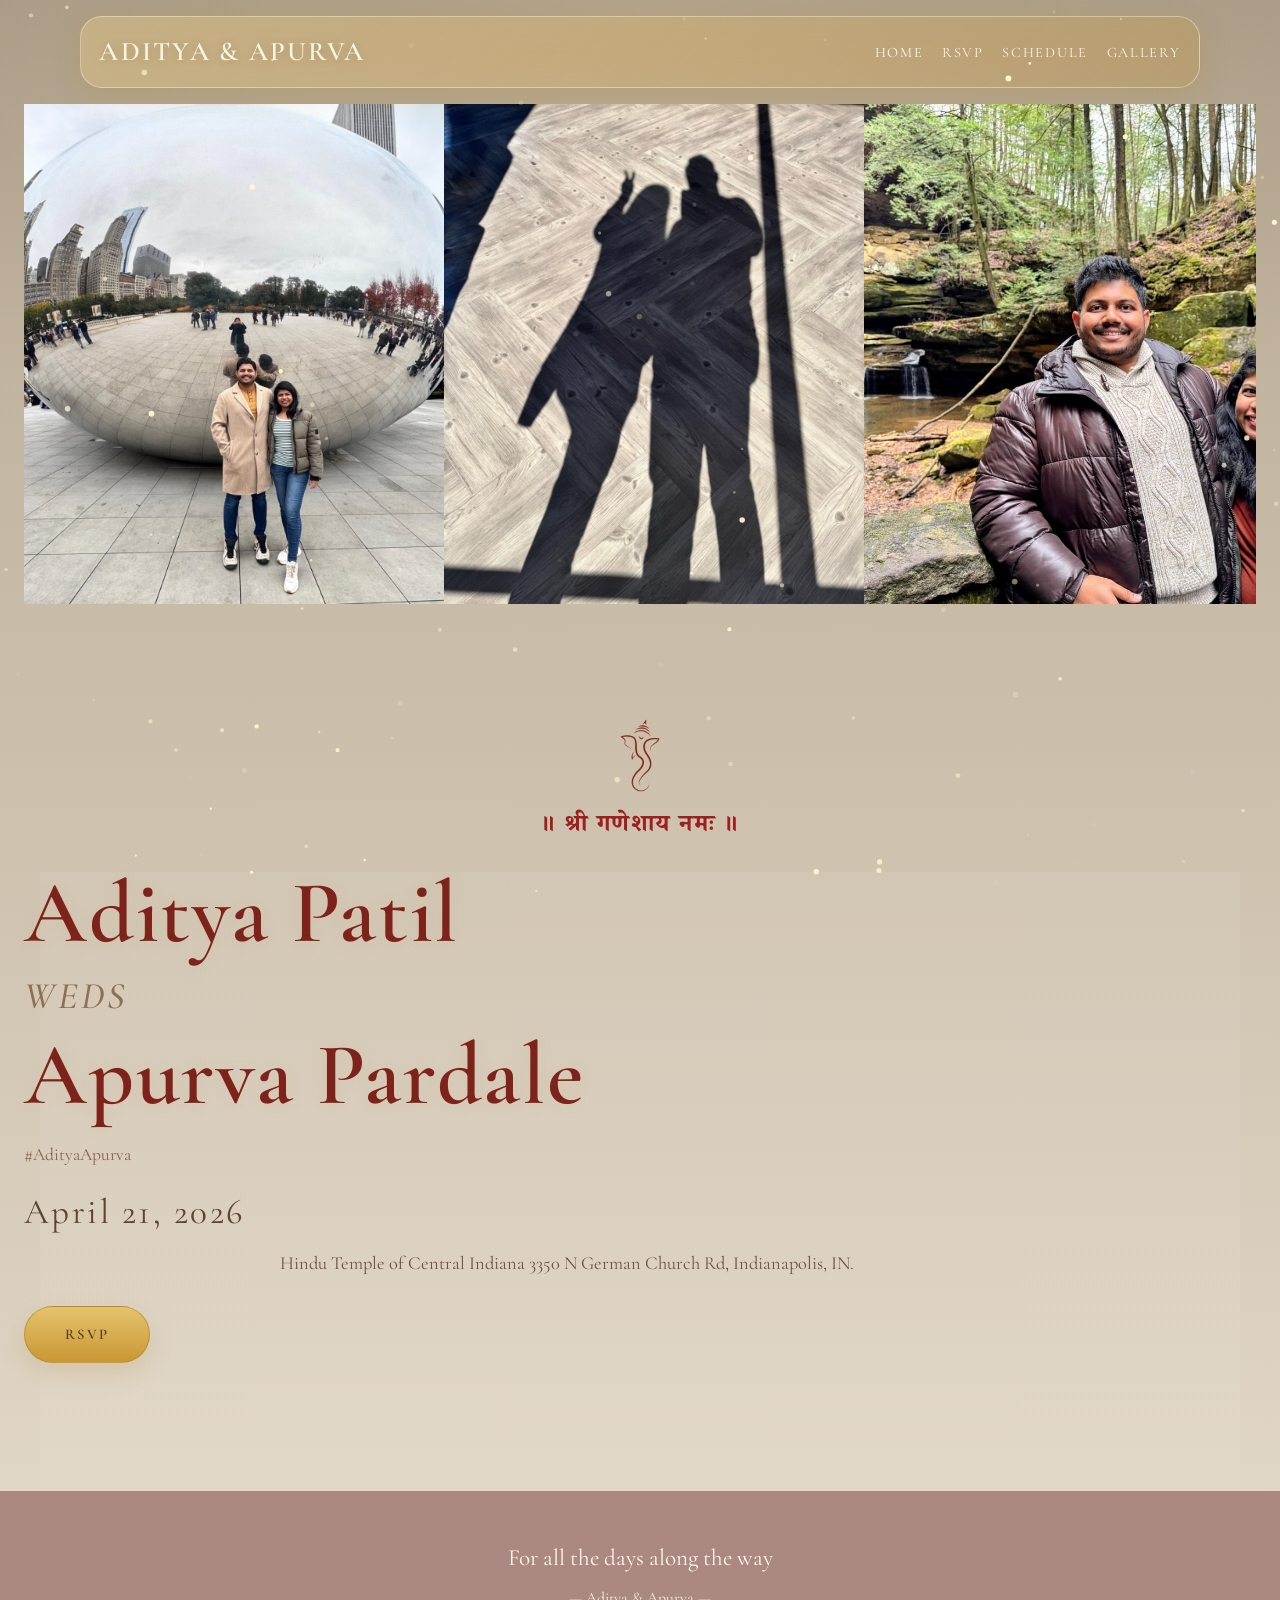
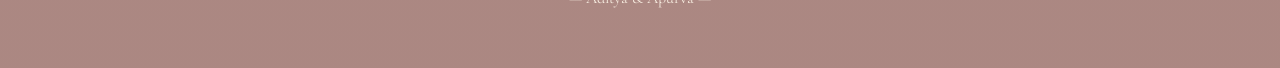
==== index.html @ 8dd87b4b "Update stylesheet link to redesigned-wedding.css" ====
<!doctype html>
<html lang="en">
  <head>
    <meta charset="UTF-8" />
    <meta name="viewport" content="width=device-width, initial-scale=1.0" />
    <title>Aditya & Apurva | Wedding</title>
    <link rel="preconnect" href="https://fonts.googleapis.com" />
    <link rel="preconnect" href="https://fonts.gstatic.com" crossorigin />
    <link
      href="https://fonts.googleapis.com/css2?family=Cormorant+Garamond:ital,wght@0,400;0,500;0,600;1,400&family=Montserrat:wght@300;400;500&display=swap"
      rel="stylesheet"
    />
    <link
      href="https://fonts.googleapis.com/css2?family=Cinzel:wght@400;500;600&family=Playfair+Display:wght@400;500&family=Noto+Serif+Devanagari:wght@400;500&display=swap"
      rel="stylesheet"
    />
    <link rel="stylesheet" href="redesigned-wedding.css" />
    <link href="https://fonts.googleapis.com/css2?family=Great+Vibes&family=Alex+Brush&family=Allura&family=Dancing+Script&family=Playfair+Display:wght@300;400;700&display=swap" rel="stylesheet">
  </head>
  <body>
    <canvas id="sparkleCanvas"></canvas>
    <div class="garland-top"></div>
    <!--<nav class="nav">
      <div class="nav-top">
        <div class="ganesh-blessing">श्री गणेशाय नमः</div>
        <a href="#" class="nav-logo">Aditya & Apurva</a>
      </div> -->
    <nav class="nav">
      <div class="nav-top">
        <a href="#" class="nav-logo">Aditya & Apurva</a>
      </div>
      <ul class="nav-links">
        <li><a href="index.html" class="nav-current">Home</a></li>
        <li><a href="rsvp.html">RSVP</a></li>
        <li><a href="schedule.html">Schedule</a></li>
        <li><a href="gallery.html">Gallery</a></li>
        <!--<li><a href="travel.html">Travel</a></li>
        <li><a href="things-to-do.html">Things To Do</a></li>-->
      </ul>
      <button class="nav-toggle" aria-label="Menu">
        <span></span>
        <span></span>
        <span></span>
      </button>
    </nav>

    <section class="hero">
      <div class="hero-bg"></div>
      <div class="hero-marquee">
        <div class="hero-marquee-track">
          <img src="image-1.jpeg" alt="Aditya & Apurva" />
          <img src="image-2.jpeg" alt="Aditya & Apurva" />
          <img src="image-3.jpeg" alt="Aditya & Apurva" />
          <img src="image-4.jpeg" alt="Aditya & Apurva" />
          <img src="image-5.jpeg" alt="Aditya & Apurva" />
          <img src="image-1.jpeg" alt="Aditya & Apurva" />
          <img src="image-2.jpeg" alt="Aditya & Apurva" />
          <img src="image-3.jpeg" alt="Aditya & Apurva" />
          <img src="image-4.jpeg" alt="Aditya & Apurva" />
          <img src="image-5.jpeg" alt="Aditya & Apurva" />
        </div>
      </div>
      <!-- <div class="floral-corner floral-top-right" aria-hidden="true"></div> -->
      <!-- <div class="floral-corner floral-bottom-left" aria-hidden="true"></div> -->
      <div class="hero-main">
        <img src="elephant.png" class="hero-elephant-left">
        <img src="elephant.png" class="hero-elephant-right">
        <!-- <img
          src="bgimgright.jpeg"
          class="hero-top-right-img"
          alt="Floral Decoration"
        />
        <img
          src="bgimgleft.jpeg"
          class="hero-left-img"
          alt="Floral Decoration"
        /> -->
        <div class="hero-ganpati">
          <img src="ganpati-outline.png" alt="Lord Ganesha">
        </div>
         <!-- Shree Ganeshaya Namah below -->
        <div class="ganesh-blessing">श्री गणेशाय नमः</div>
        <div class="hero-content">
          <h2 class="hero-name-first">Aditya Patil</h2>
          <p class="hero-and">WEDS</p>
          <h2 class="hero-name-second">Apurva Pardale</h2>
          <p class="hero-hashtag">#AdityaApurva</p>
          <p class="hero-date">April 21, 2026</p>
          <p class="hero-location">
            Hindu Temple of Central Indiana 
            3350 N German Church Rd, Indianapolis, IN.
          </p>
          <a href="rsvp.html" class="hero-rsvp-btn">RSVP</a>
        </div>
        <p class="hero-tagline"></p>
      </div>
    </section>

    <footer class="footer">
      <p>For all the days along the way</p>
      <p class="footer-note">— Aditya & Apurva —</p>
    </footer>

    <script src="script.js"></script>
    <div class="petals-container"></div>

<!-- Scripts -->
    <script>
      const container = document.querySelector('.petals-container');
      const totalPetals = 20; // number of petals
    
      for (let i = 0; i < totalPetals; i++) {
        const petal = document.createElement('div');
        petal.classList.add('petal');
    
        // Random starting position
        petal.style.left = Math.random() * 100 + 'vw';
        petal.style.animationDuration = (5 + Math.random() * 5) + 's'; // random speed
        petal.style.opacity = 0.6 + Math.random() * 0.4; // random opacity
        petal.style.width = petal.style.height = (10 + Math.random() * 10) + 'px';
    
        container.appendChild(petal);
      }
    </script>
  </body>
</html>
---- redesigned-wedding.css ----
/* Redesigned Wedding Website CSS - Aditya and Apurva */
:root {
  --bg-ivory: #f8f1e6;
  --bg-soft: #f4ead8;
  --text-deep: #5f4330;
  --text-muted: #7a5b45;
  --gold: #d7b25f;
  --gold-deep: #b9892f;
  --gold-soft: rgba(214, 179, 99, 0.2);
  --gold-frost: rgba(215, 178, 95, 0.26);
  --gold-frost-border: rgba(255, 238, 192, 0.48);
  --red-blessing: #9d1f1f;
  --shadow-soft: 0 12px 34px rgba(89, 59, 24, 0.12);
  --shadow-gold: 0 8px 28px rgba(172, 126, 35, 0.18);

  --font-display: "Cormorant Garamond", "Playfair Display", Georgia, serif;
  --font-body: "Cormorant Garamond", "Noto Serif", serif;
  --font-devanagari: "Noto Serif Devanagari", serif;
}

* {
  margin: 0;
  padding: 0;
  box-sizing: border-box;
}

html {
  scroll-behavior: smooth;
}

body {
  font-family: var(--font-body);
  color: var(--text-deep);
  background: var(--bg-ivory);
  line-height: 1.65;
  overflow-x: hidden;
}

a {
  color: inherit;
}

img {
  max-width: 100%;
  display: block;
}

/* ---------- Top Navigation ---------- */
.nav {
  position: fixed;
  top: 1rem;
  left: 50%;
  transform: translateX(-50%);
  width: min(94%, 1120px);
  z-index: 1000;
  display: flex;
  align-items: center;
  justify-content: space-between;
  gap: 1rem;
  padding: 0.8rem 1.15rem;
  border-radius: 22px;
  background: linear-gradient(
    135deg,
    rgba(236, 207, 145, 0.34),
    rgba(191, 145, 53, 0.2)
  );
  backdrop-filter: blur(14px) saturate(140%);
  -webkit-backdrop-filter: blur(14px) saturate(140%);
  border: 1px solid var(--gold-frost-border);
  box-shadow: var(--shadow-gold);
}

.garland-top {
  display: none;
}

.nav-logo {
  font-family: var(--font-display);
  font-size: clamp(1.35rem, 2.1vw, 2rem);
  font-weight: 600;
  letter-spacing: 0.08em;
  text-transform: uppercase;
  color: #fbf4df;
  text-decoration: none;
  white-space: nowrap;
  text-shadow: 0 1px 10px rgba(82, 53, 15, 0.22);
}

.nav-links {
  display: flex;
  align-items: center;
  list-style: none;
  gap: 1.15rem;
}

.nav-links a {
  font-size: 0.9rem;
  letter-spacing: 0.12em;
  text-transform: uppercase;
  text-decoration: none;
  color: rgba(255, 249, 235, 0.95);
  transition: opacity 0.2s ease, color 0.2s ease;
}

.nav-links a:hover,
.nav-links a.nav-current {
  color: #fffaf0;
  opacity: 1;
}

.nav-toggle {
  display: none;
  appearance: none;
  background: transparent;
  border: 0;
  padding: 0.25rem;
  cursor: pointer;
  align-items: center;
  justify-content: center;
  width: 38px;
  height: 38px;
  border-radius: 999px;
}

.nav-toggle span {
  display: block;
  width: 18px;
  height: 1.5px;
  background: rgba(255, 247, 229, 0.95);
  border-radius: 999px;
  margin: 2.6px 0;
}

/* ---------- Hero ---------- */
.hero {
  min-height: 100vh;
  min-height: 100dvh;
  position: relative;
  display: flex;
  flex-direction: column;
  align-items: stretch;
  justify-content: flex-start;
  padding: 6.5rem 1.5rem 0;
  overflow: hidden;
  background: linear-gradient(
      rgba(118, 85, 27, 0.18),
      rgba(118, 85, 27, 0.08)
    ),
    radial-gradient(circle at top, rgba(255, 233, 185, 0.14), transparent 42%);
}

.hero-bg,
.hero::before {
  content: "";
  position: absolute;
  inset: 0;
  background: linear-gradient(
      rgba(61, 37, 8, 0.12),
      rgba(61, 37, 8, 0.04)
    ),
    url("F33FD70F-5D6E-4C3D-A297-163E1D21CEB3.jpeg") center 18% / cover no-repeat;
  z-index: -2;
}

.hero::after {
  content: "";
  position: absolute;
  inset: 0;
  background: linear-gradient(
    to bottom,
    rgba(14, 9, 2, 0.12),
    rgba(14, 9, 2, 0.02) 26%,
    rgba(14, 9, 2, 0)
  );
  z-index: -1;
}

.hero-marquee {
  width: 100%;
  height: 500px;
  overflow: hidden;
  z-index: 1;
  margin: 0 auto 0;
  border-radius: 0;
}

.hero-marquee-track {
  display: flex;
  gap: 0;
  animation: marquee 35s linear infinite;
  width: max-content;
  height: 100%;
}

.hero-marquee-track img {
  flex-shrink: 0;
  width: 420px;
  height: 500px;
  object-fit: cover;
}

@keyframes marquee {
  0% { transform: translateX(0); }
  100% { transform: translateX(-50%); }
}

.hero-main {
  position: relative;
  z-index: 2;
  width: 100%;
  background: transparent;
  padding: 0;
}

.hero-content {
  width: 100%;
  max-width: 100%;
}

.hero-top-right-img,
.hero-left-img,
.hero-elephant-left,
.hero-elephant-right {
  display: none;
}

/* ---------- Blessing + invitation block using image 1 ---------- */
.hero-main,
.hero-content {
  position: relative;
}

.hero-content::before {
  content: "";
  position: absolute;
  top: 0;
  left: 50%;
  transform: translateX(-50%);
  width: min(100%, 1200px);
  min-height: 1100px;
  height: 100%;
  background:
    linear-gradient(rgba(248, 241, 230, 0.08), rgba(248, 241, 230, 0.08)),
    url("AC6B450D-B6C1-425D-B211-85E3812089D6.jpeg") center top / cover no-repeat;
  z-index: -1;
}

.hero-ganpati {
  text-align: center;
  padding-top: clamp(4rem, 9vw, 7rem);
  margin-bottom: 0.75rem;
}

.hero-ganpati img {
  width: 80px;
  height: auto;
  margin: 0 auto 0.65rem;
  filter: invert(16%) sepia(78%) saturate(2300%) hue-rotate(-10deg) brightness(84%) contrast(96%);
}

.ganesh-blessing {
  position: relative;
  z-index: 3;
  font-family: var(--font-devanagari);
  font-size: clamp(1.1rem, 2vw, 1.5rem);
  font-weight: 700;
  letter-spacing: 0.06em;
  color: var(--red-blessing);
  text-align: center;
  margin: 0 0 1.5rem;
}

.ganesh-blessing::before,
.ganesh-blessing::after {
  content: "॥";
  margin: 0 0.45rem;
}

.hero-name-first,
.hero-name-second {
  font-family: var(--font-display);
  font-size: clamp(3rem, 7vw, 5.5rem);
  font-weight: 600;
  line-height: 0.95;
  letter-spacing: 0.02em;
  color: #7d231c;
  text-shadow: 0 2px 16px rgba(186, 149, 82, 0.12);
}

.hero-and {
  font-family: var(--font-display);
  font-size: clamp(1.65rem, 4vw, 2.35rem);
  font-style: italic;
  font-weight: 500;
  letter-spacing: 0.08em;
  color: #8d6f56;
  text-transform: none;
  margin: 0.6rem 0 0.45rem;
}

.hero-hashtag {
  font-size: 1.1rem;
  color: #86624a;
  margin: 1.4rem 0 0.85rem;
}

.hero-date {
  font-family: var(--font-display);
  font-size: clamp(1.6rem, 3vw, 2.2rem);
  letter-spacing: 0.07em;
  color: #5f4330;
  margin-bottom: 0.45rem;
}

.hero-location {
  max-width: 720px;
  margin: 0 auto 1.75rem;
  font-size: 1.15rem;
  color: #6d5140;
}

.hero-rsvp-btn {
  display: inline-flex;
  align-items: center;
  justify-content: center;
  padding: 0.95rem 2.5rem;
  border: 1px solid rgba(173, 127, 31, 0.55);
  border-radius: 999px;
  background: linear-gradient(180deg, #e4c36d, #c99735);
  color: #5d3917;
  text-decoration: none;
  text-transform: uppercase;
  letter-spacing: 0.16em;
  font-size: 0.92rem;
  font-weight: 600;
  box-shadow: 0 10px 24px rgba(168, 121, 31, 0.18);
  transition: transform 0.2s ease, box-shadow 0.2s ease;
}

.hero-rsvp-btn:hover {
  transform: translateY(-1px);
  box-shadow: 0 14px 28px rgba(168, 121, 31, 0.22);
}

.hero-tagline {
  margin-top: 2rem;
  padding-bottom: 6rem;
  font-family: var(--font-display);
  font-size: clamp(1rem, 2vw, 1.15rem);
  font-style: italic;
  color: rgba(96, 67, 48, 0.9);
}

/* ---------- Shared pages using image 2 ---------- */
.page-content {
  position: relative;
  min-height: 100vh;
  width: 100%;
  padding-top: 7rem;
  overflow-x: hidden;
}

.page-content::before {
  content: "";
  position: fixed;
  inset: 0;
  background:
    linear-gradient(rgba(249, 239, 214, 0.52), rgba(249, 239, 214, 0.6)),
    url("F33FD70F-5D6E-4C3D-A297-163E1D21CEB3.jpeg") center 24% / cover no-repeat;
  z-index: -2;
}

.section,
.schedule-section,
.gallery-section,
.travel-section,
.things-section,
.rsvp-section {
  position: relative;
  max-width: 960px;
  width: min(92%, 960px);
  margin: 0 auto;
  padding: 4.5rem 1.5rem;
  background: transparent;
}

.section-title {
  font-family: var(--font-display);
  font-size: clamp(2.35rem, 4vw, 3.25rem);
  font-weight: 600;
  text-align: center;
  letter-spacing: 0.02em;
  color: #593924;
  margin-bottom: 2rem;
  border: 0;
}

/* ---------- Schedule ---------- */
.schedule-content {
  display: grid;
  grid-template-columns: repeat(2, minmax(240px, 1fr));
  gap: 3.25rem 2rem;
  align-items: start;
}

.schedule-item {
  background: transparent;
  border: 0;
  text-align: center;
  padding: 0;
}

.schedule-item h3 {
  font-family: var(--font-display);
  font-size: clamp(2rem, 4vw, 2.8rem);
  font-weight: 600;
  color: #5a3727;
  margin-bottom: 0.4rem;
}

.schedule-time {
  font-family: var(--font-display);
  font-size: 1.25rem;
  font-weight: 600;
  color: #9b6b25;
  letter-spacing: 0.03em;
  margin-bottom: 0.6rem;
}

.schedule-desc {
  max-width: 34ch;
  margin: 0 auto;
  font-size: 1.12rem;
  color: #735543;
}

/* ---------- Gallery ---------- */
.gallery-placeholder p,
.travel-content p,
.things-content p,
.rsvp-subtitle {
  text-align: center;
  color: #775946;
  font-size: 1.1rem;
  margin-bottom: 2rem;
}

.gallery-grid {
  display: grid;
  grid-template-columns: repeat(2, minmax(0, 1fr));
  gap: 1.2rem;
  max-width: 760px;
  margin: 0 auto;
}

.gallery-item {
  aspect-ratio: 0.85;
  overflow: hidden;
  border-radius: 18px;
  background: rgba(255, 255, 255, 0.14);
  box-shadow: var(--shadow-soft);
}

.gallery-item img {
  width: 100%;
  height: 100%;
  object-fit: cover;
}

/* ---------- Forms ---------- */
.rsvp-form {
  max-width: 620px;
  margin: 0 auto;
  background: rgba(255, 250, 240, 0.22);
  border: 1px solid rgba(207, 177, 122, 0.18);
  backdrop-filter: blur(10px);
  -webkit-backdrop-filter: blur(10px);
  border-radius: 24px;
  padding: 1.5rem;
}

.form-row {
  display: grid;
  grid-template-columns: repeat(2, minmax(0, 1fr));
  gap: 1.25rem;
}

.form-group {
  margin-bottom: 1.15rem;
}

.form-group label {
  display: block;
  margin-bottom: 0.5rem;
  color: #5e4031;
  font-size: 0.98rem;
  font-weight: 600;
}

.form-group input,
.form-group select,
.form-group textarea {
  width: 100%;
  padding: 0.9rem 1rem;
  border-radius: 14px;
  border: 1px solid rgba(169, 129, 57, 0.2);
  background: rgba(255, 252, 247, 0.78);
  font-family: var(--font-body);
  font-size: 1rem;
  color: var(--text-deep);
}

.form-group input:focus,
.form-group select:focus,
.form-group textarea:focus {
  outline: none;
  border-color: rgba(174, 130, 45, 0.5);
  box-shadow: 0 0 0 3px rgba(215, 178, 95, 0.14);
}

.form-group textarea {
  min-height: 110px;
  resize: vertical;
}

.rsvp-button {
  width: 100%;
  padding: 0.95rem 1.5rem;
  border: 0;
  border-radius: 999px;
  background: linear-gradient(180deg, #e4c36d, #c99735);
  color: #5d3917;
  font-size: 0.98rem;
  font-weight: 700;
  letter-spacing: 0.14em;
  text-transform: uppercase;
  cursor: pointer;
}

.rsvp-success {
  text-align: center;
  max-width: 460px;
  margin: 0 auto;
  padding: 2rem 1rem;
}

.rsvp-success.hidden,
.hidden {
  display: none !important;
}

.success-icon {
  width: 68px;
  height: 68px;
  margin: 0 auto 1rem;
  border-radius: 50%;
  display: flex;
  align-items: center;
  justify-content: center;
  background: linear-gradient(180deg, #e4c36d, #c99735);
  color: #5d3917;
  font-size: 1.8rem;
  font-weight: 700;
}

.rsvp-success h3 {
  font-family: var(--font-display);
  font-size: 2rem;
  color: #5a3727;
  margin-bottom: 0.5rem;
}

.rsvp-success p {
  color: #725441;
}

/* ---------- Footer ---------- */
.footer {
  text-align: center;
  padding: 3rem 1.5rem 3.5rem;
  color: #fff7ea;
  background:
    linear-gradient(rgba(95, 31, 31, 0.5), rgba(95, 31, 31, 0.5)),
    url("F33FD70F-5D6E-4C3D-A297-163E1D21CEB3.jpeg") center 25% / cover no-repeat;
}

.footer p {
  font-family: var(--font-display);
  font-size: 1.45rem;
}

.footer-note {
  margin-top: 0.5rem;
  font-size: 1rem !important;
  opacity: 0.9;
}

/* ---------- Decorative effects ---------- */
.petal {
  position: fixed;
  top: -20px;
  width: 12px;
  height: 18px;
  background: radial-gradient(circle at 50% 30%, #f5c6c6, #f0a5a5);
  border-radius: 50%;
  pointer-events: none;
  z-index: 5000;
  opacity: 0.7;
  animation: petalFall linear infinite;
}

.petal:nth-child(odd) {
  width: 10px;
  height: 15px;
  opacity: 0.6;
  animation-duration: 6s;
}

.petal:nth-child(even) {
  width: 14px;
  height: 20px;
  opacity: 0.8;
  animation-duration: 8s;
}

.petal:nth-child(3n) {
  width: 13px;
  height: 18px;
  opacity: 0.65;
  animation-duration: 7s;
}

@keyframes petalFall {
  0% {
    transform: translateX(0) translateY(0) rotate(0deg);
    opacity: 0.7;
  }
  25% {
    transform: translateX(12px) translateY(25vh) rotate(45deg);
  }
  50% {
    transform: translateX(-12px) translateY(50vh) rotate(90deg);
  }
  75% {
    transform: translateX(8px) translateY(75vh) rotate(135deg);
  }
  100% {
    transform: translateX(0) translateY(110vh) rotate(180deg);
    opacity: 0;
  }
}

.petal:nth-child(4n) { background: radial-gradient(circle at 50% 30%, #f8b7b7, #f2a6a6); }
.petal:nth-child(5n) { background: radial-gradient(circle at 50% 30%, #f9c2c2, #f5a5a5); }

#sparkleCanvas {
  position: fixed;
  inset: 0;
  width: 100%;
  height: 100%;
  pointer-events: none;
  z-index: 9999;
}

/* ---------- Responsive ---------- */
@media (max-width: 900px) {
  .schedule-content {
    grid-template-columns: 1fr;
  }

  .gallery-grid {
    max-width: 540px;
  }
}

@media (max-width: 768px) {
  .nav {
    top: 0.7rem;
    padding: 0.72rem 0.95rem;
  }

  .nav-logo {
    font-size: 1.1rem;
    letter-spacing: 0.08em;
  }

  .nav-toggle {
    display: inline-flex;
  }

  .nav-links {
    display: none;
    position: absolute;
    top: calc(100% + 0.55rem);
    left: 0;
    right: 0;
    flex-direction: column;
    gap: 0.75rem;
    padding: 1rem;
    border-radius: 18px;
    background: linear-gradient(
      135deg,
      rgba(236, 207, 145, 0.88),
      rgba(191, 145, 53, 0.68)
    );
    backdrop-filter: blur(14px);
    -webkit-backdrop-filter: blur(14px);
    border: 1px solid rgba(255, 238, 192, 0.42);
  }

  .nav-links.open {
    display: flex;
  }

  .nav-links a {
    color: #fff8ea;
  }

  .hero {
    padding-top: 5.3rem;
  }

  .hero-marquee {
    height: 210px;
  }

  .hero-marquee-track img {
    width: 300px;
    height: 210px;
  }

  .hero-content::before {
    width: 100%;
    min-height: 980px;
    background-position: center top;
  }

  .hero-ganpati {
    padding-top: 3.3rem;
  }

  .page-content {
    padding-top: 5.8rem;
  }

  .section,
  .schedule-section,
  .gallery-section,
  .travel-section,
  .things-section,
  .rsvp-section {
    width: min(94%, 960px);
    padding: 3.4rem 1rem;
  }
}

@media (max-width: 600px) {
  .hero {
    padding-left: 0.8rem;
    padding-right: 0.8rem;
  }

  .hero-content::before {
    min-height: 900px;
    background-size: cover;
  }

  .hero-name-first,
  .hero-name-second {
    font-size: clamp(2.45rem, 12vw, 3.5rem);
  }

  .hero-and {
    font-size: 1.45rem;
  }

  .hero-location,
  .schedule-desc,
  .gallery-placeholder p,
  .travel-content p,
  .things-content p,
  .rsvp-subtitle {
    font-size: 1rem;
  }

  .section-title {
    font-size: 2.3rem;
  }

  .gallery-grid {
    grid-template-columns: 1fr;
    max-width: 100%;
  }

  .form-row {
    grid-template-columns: 1fr;
  }

  .rsvp-form {
    padding: 1rem;
  }
}
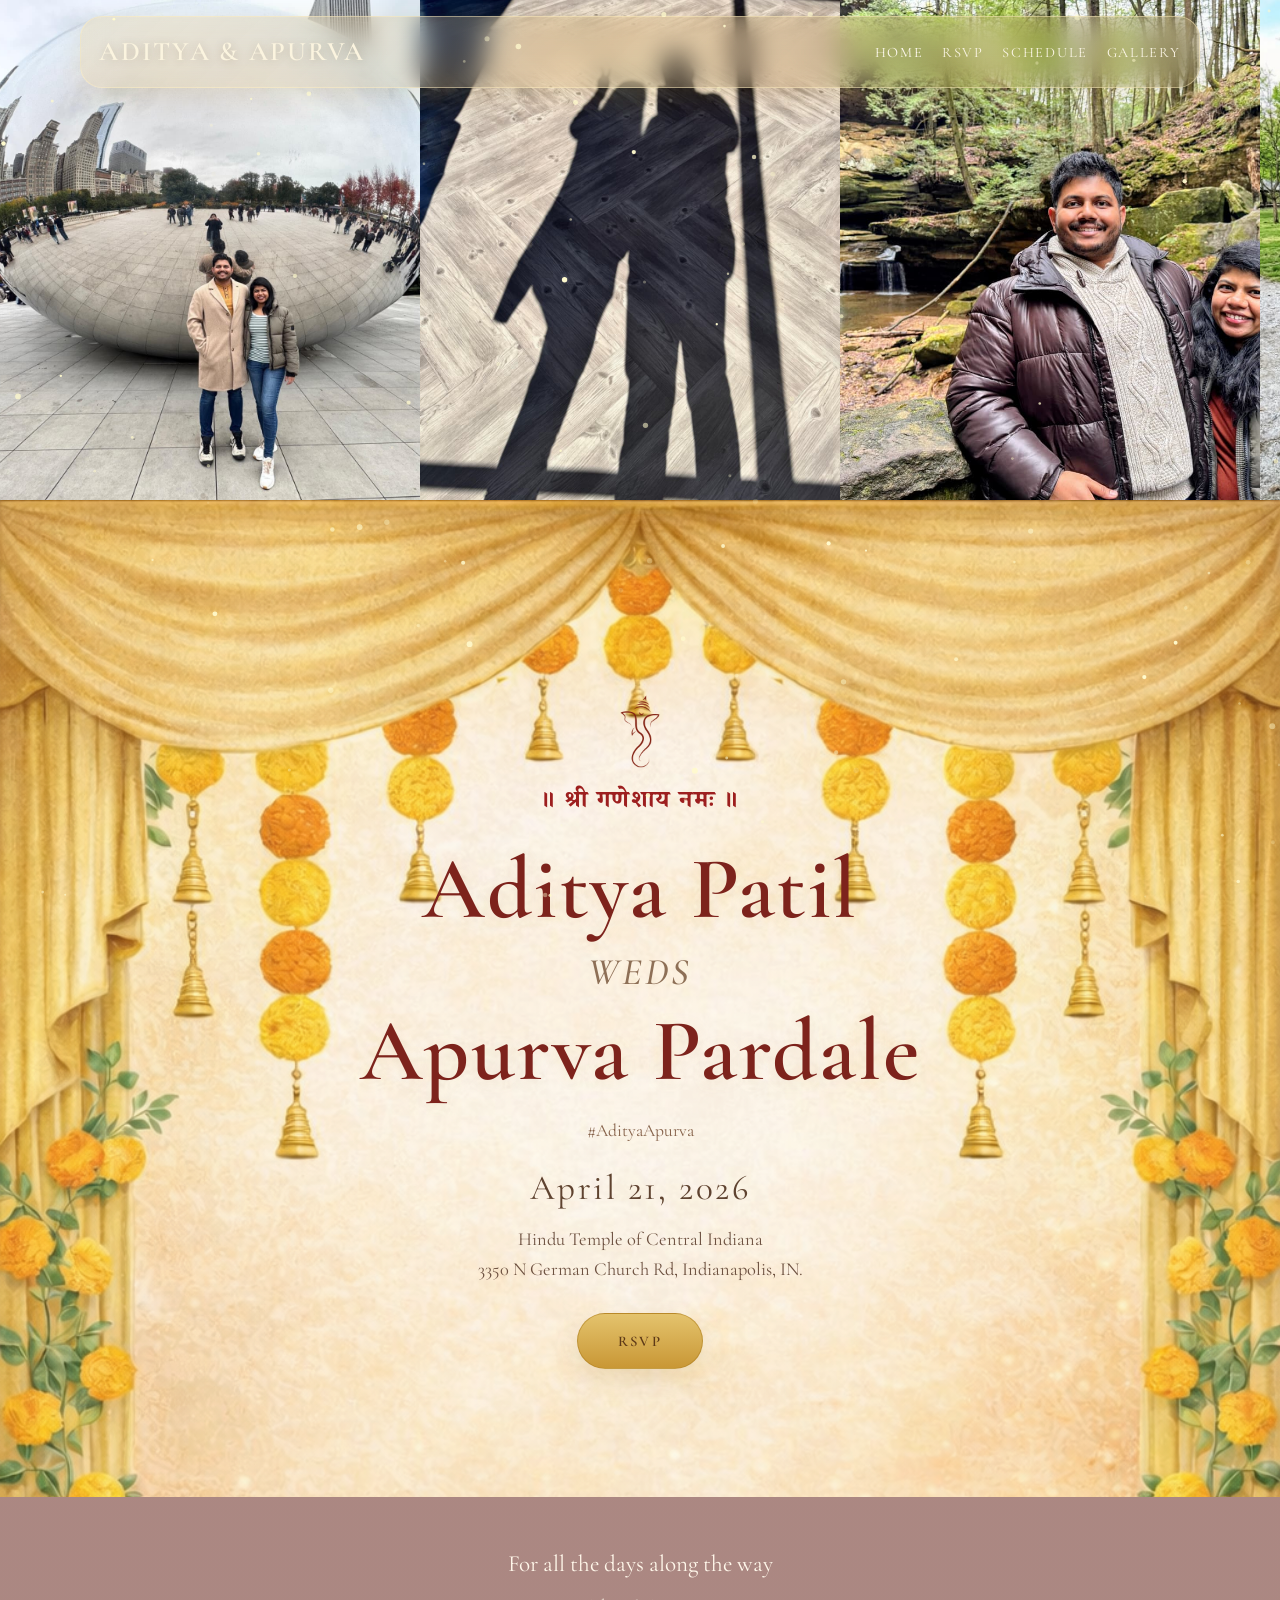
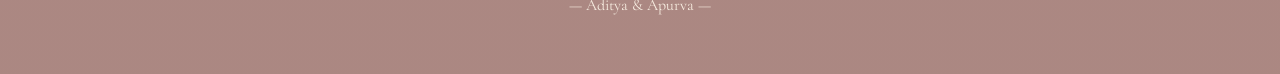
==== commit 1948521f: "Add line break in location paragraph" ====
--- a/index.html
+++ b/index.html
@@ -87,7 +87,7 @@
           <p class="hero-hashtag">#AdityaApurva</p>
           <p class="hero-date">April 21, 2026</p>
           <p class="hero-location">
-            Hindu Temple of Central Indiana 
+            Hindu Temple of Central Indiana<br> 
             3350 N German Church Rd, Indianapolis, IN.
           </p>
           <a href="rsvp.html" class="hero-rsvp-btn">RSVP</a>
--- a/redesigned-wedding.css
+++ b/redesigned-wedding.css
@@ -140,7 +140,7 @@
   flex-direction: column;
   align-items: stretch;
   justify-content: flex-start;
-  padding: 6.5rem 1.5rem 0;
+  padding:0;
   overflow: hidden;
   background: linear-gradient(
       rgba(118, 85, 27, 0.18),
@@ -208,7 +208,9 @@
   position: relative;
   z-index: 2;
   width: 100%;
-  background: transparent;
+  background:
+    linear-gradient(rgba(248, 241, 230, 0.08), rgba(248, 241, 230, 0.08)),
+    url("bg1.png") center top / cover no-repeat;
   padding: 0;
 }
 
@@ -227,9 +229,17 @@
 /* ---------- Blessing + invitation block using image 1 ---------- */
 .hero-main,
 .hero-content {
+  text-align: center;
   position: relative;
 }
-
+.hero-name-first,
+.hero-name-second,
+.hero-and {
+  display: block;
+  text-align: center;
+  margin-left: auto;
+  margin-right: auto;
+}
 .hero-content::before {
   content: "";
   position: absolute;
@@ -239,15 +249,12 @@
   width: min(100%, 1200px);
   min-height: 1100px;
   height: 100%;
-  background:
-    linear-gradient(rgba(248, 241, 230, 0.08), rgba(248, 241, 230, 0.08)),
-    url("AC6B450D-B6C1-425D-B211-85E3812089D6.jpeg") center top / cover no-repeat;
   z-index: -1;
 }
 
 .hero-ganpati {
   text-align: center;
-  padding-top: clamp(4rem, 9vw, 7rem);
+  padding-top: clamp(12rem, 9vw, 21rem);
   margin-bottom: 0.75rem;
 }
 
@@ -356,7 +363,7 @@
   position: relative;
   min-height: 100vh;
   width: 100%;
-  padding-top: 7rem;
+  padding-top: 0;
   overflow-x: hidden;
 }
 
@@ -366,7 +373,8 @@
   inset: 0;
   background:
     linear-gradient(rgba(249, 239, 214, 0.52), rgba(249, 239, 214, 0.6)),
-    url("F33FD70F-5D6E-4C3D-A297-163E1D21CEB3.jpeg") center 24% / cover no-repeat;
+    url("bg2.png") center top / cover no-repeat;
+  background-attachment: fixed;
   z-index: -2;
 }
 
@@ -380,7 +388,7 @@
   max-width: 960px;
   width: min(92%, 960px);
   margin: 0 auto;
-  padding: 4.5rem 1.5rem;
+  padding: 1.5rem;
   background: transparent;
 }
 
@@ -471,12 +479,11 @@
 .rsvp-form {
   max-width: 620px;
   margin: 0 auto;
-  background: rgba(255, 250, 240, 0.22);
-  border: 1px solid rgba(207, 177, 122, 0.18);
-  backdrop-filter: blur(10px);
-  -webkit-backdrop-filter: blur(10px);
-  border-radius: 24px;
-  padding: 1.5rem;
+  background: rgba(255, 250, 240, 0.10);
+  border: 0;
+  backdrop-filter: blur(4px);
+  -webkit-backdrop-filter: blur(4px);
+  box-shadow: none;
 }
 
 .form-row {
@@ -756,8 +763,8 @@
 
 @media (max-width: 600px) {
   .hero {
-    padding-left: 0.8rem;
-    padding-right: 0.8rem;
+    padding-left: 0rem;
+    padding-right: 0rem;
   }
 
   .hero-content::before {
@@ -800,3 +807,46 @@
     padding: 1rem;
   }
 }
+@media (max-width: 600px) {
+
+  /* Remove side padding on hero */
+  .hero {
+    padding-left: 0;
+    padding-right: 0;
+  }
+
+  /* Make hero content full width */
+  .hero-content {
+    width: 100%;
+    max-width: 100%;
+    padding-left: 0;
+    padding-right: 0;
+  }
+
+  /* Remove side margins from sections */
+  .section,
+  .schedule-section,
+  .gallery-section,
+  .travel-section,
+  .things-section,
+  .rsvp-section {
+    width: 100%;
+    margin-left: 0;
+    margin-right: 0;
+  }
+
+  /* Ensure background image spans edge-to-edge */
+  .hero-content::before {
+    width: 100%;
+    left: 0;
+    transform: none;
+  }
+  
+  @media (max-width: 600px) {
+  .hero-name-first,
+  .hero-name-second,
+  .hero-and {
+    width: 100%;
+    text-align: center;
+  }
+}
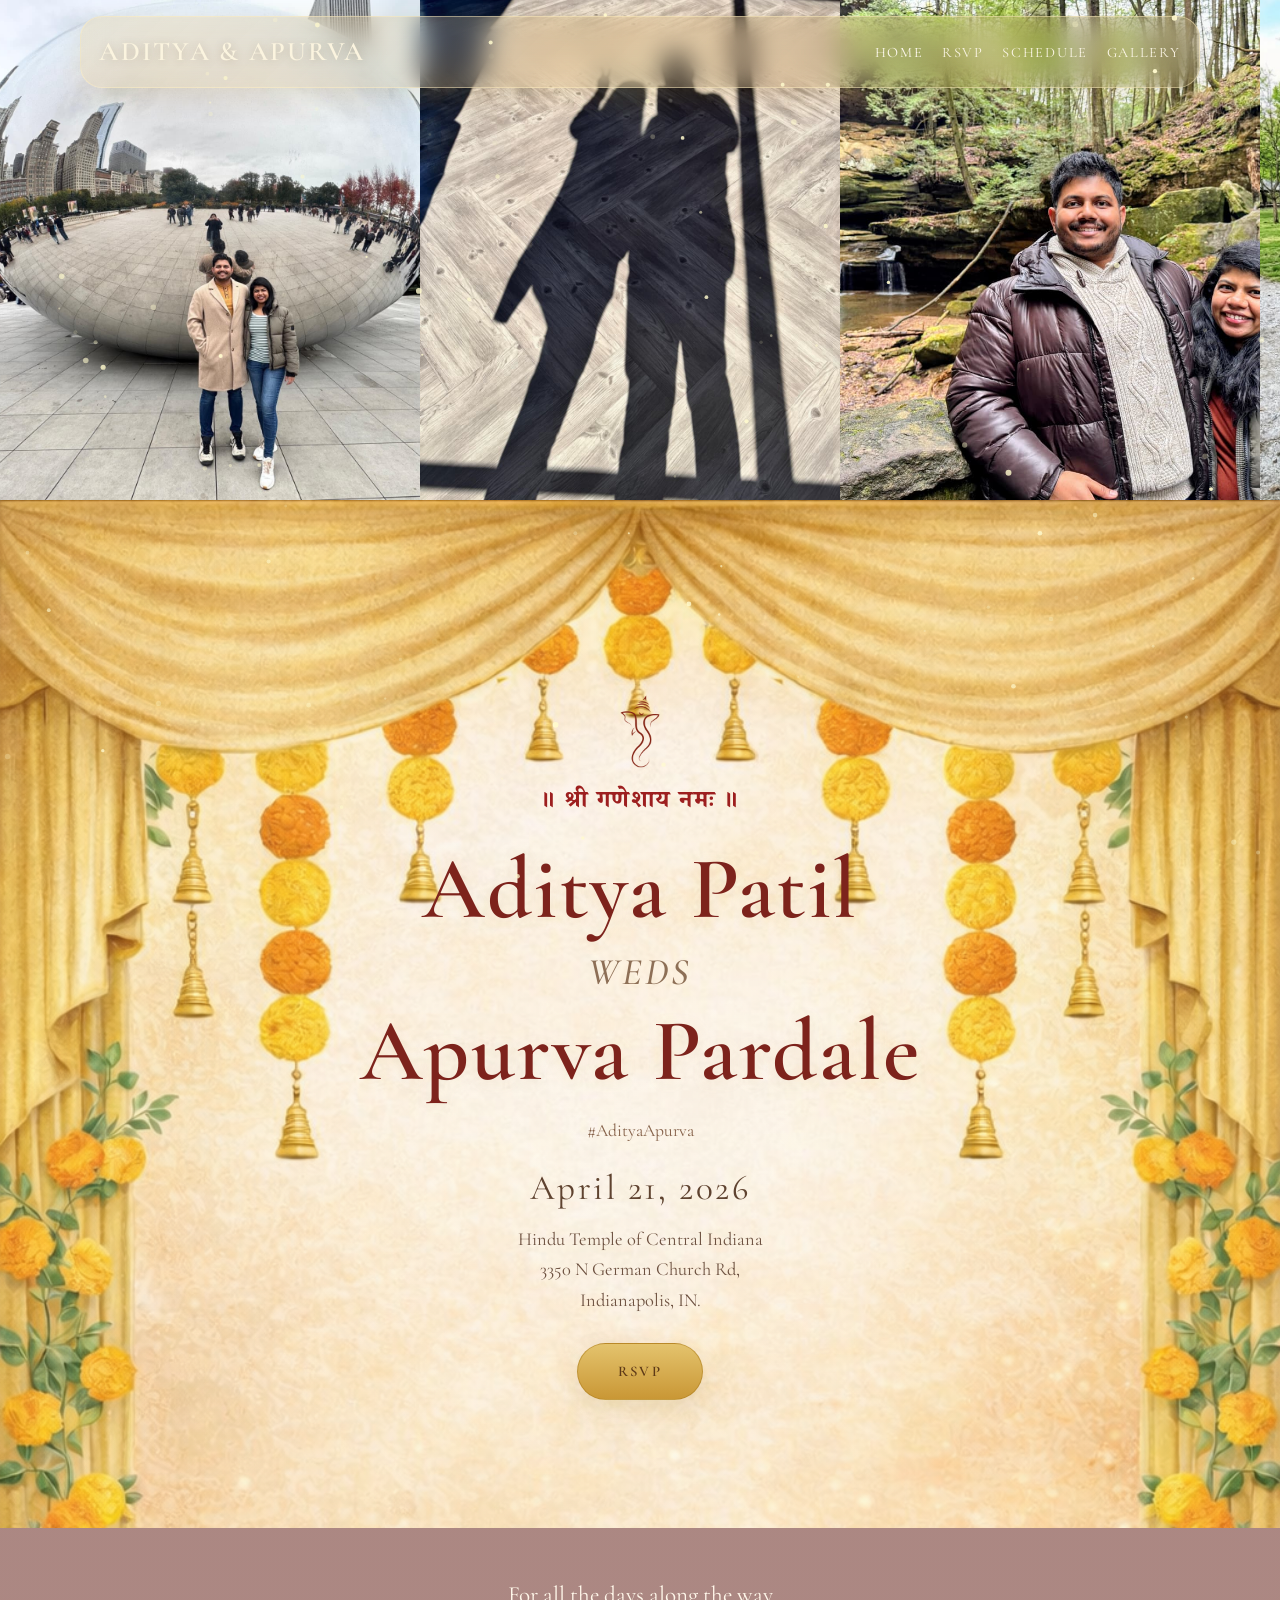
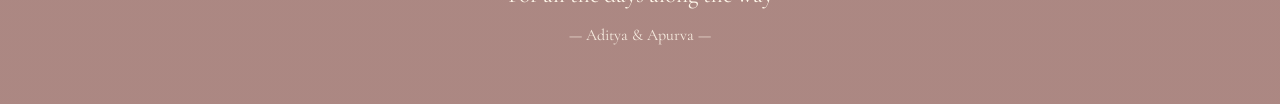
==== commit aa734763: "Fix formatting of address in index.html" ====
--- a/index.html
+++ b/index.html
@@ -88,7 +88,8 @@
           <p class="hero-date">April 21, 2026</p>
           <p class="hero-location">
             Hindu Temple of Central Indiana<br> 
-            3350 N German Church Rd, Indianapolis, IN.
+            3350 N German Church Rd,<br> 
+            Indianapolis, IN.
           </p>
           <a href="rsvp.html" class="hero-rsvp-btn">RSVP</a>
         </div>
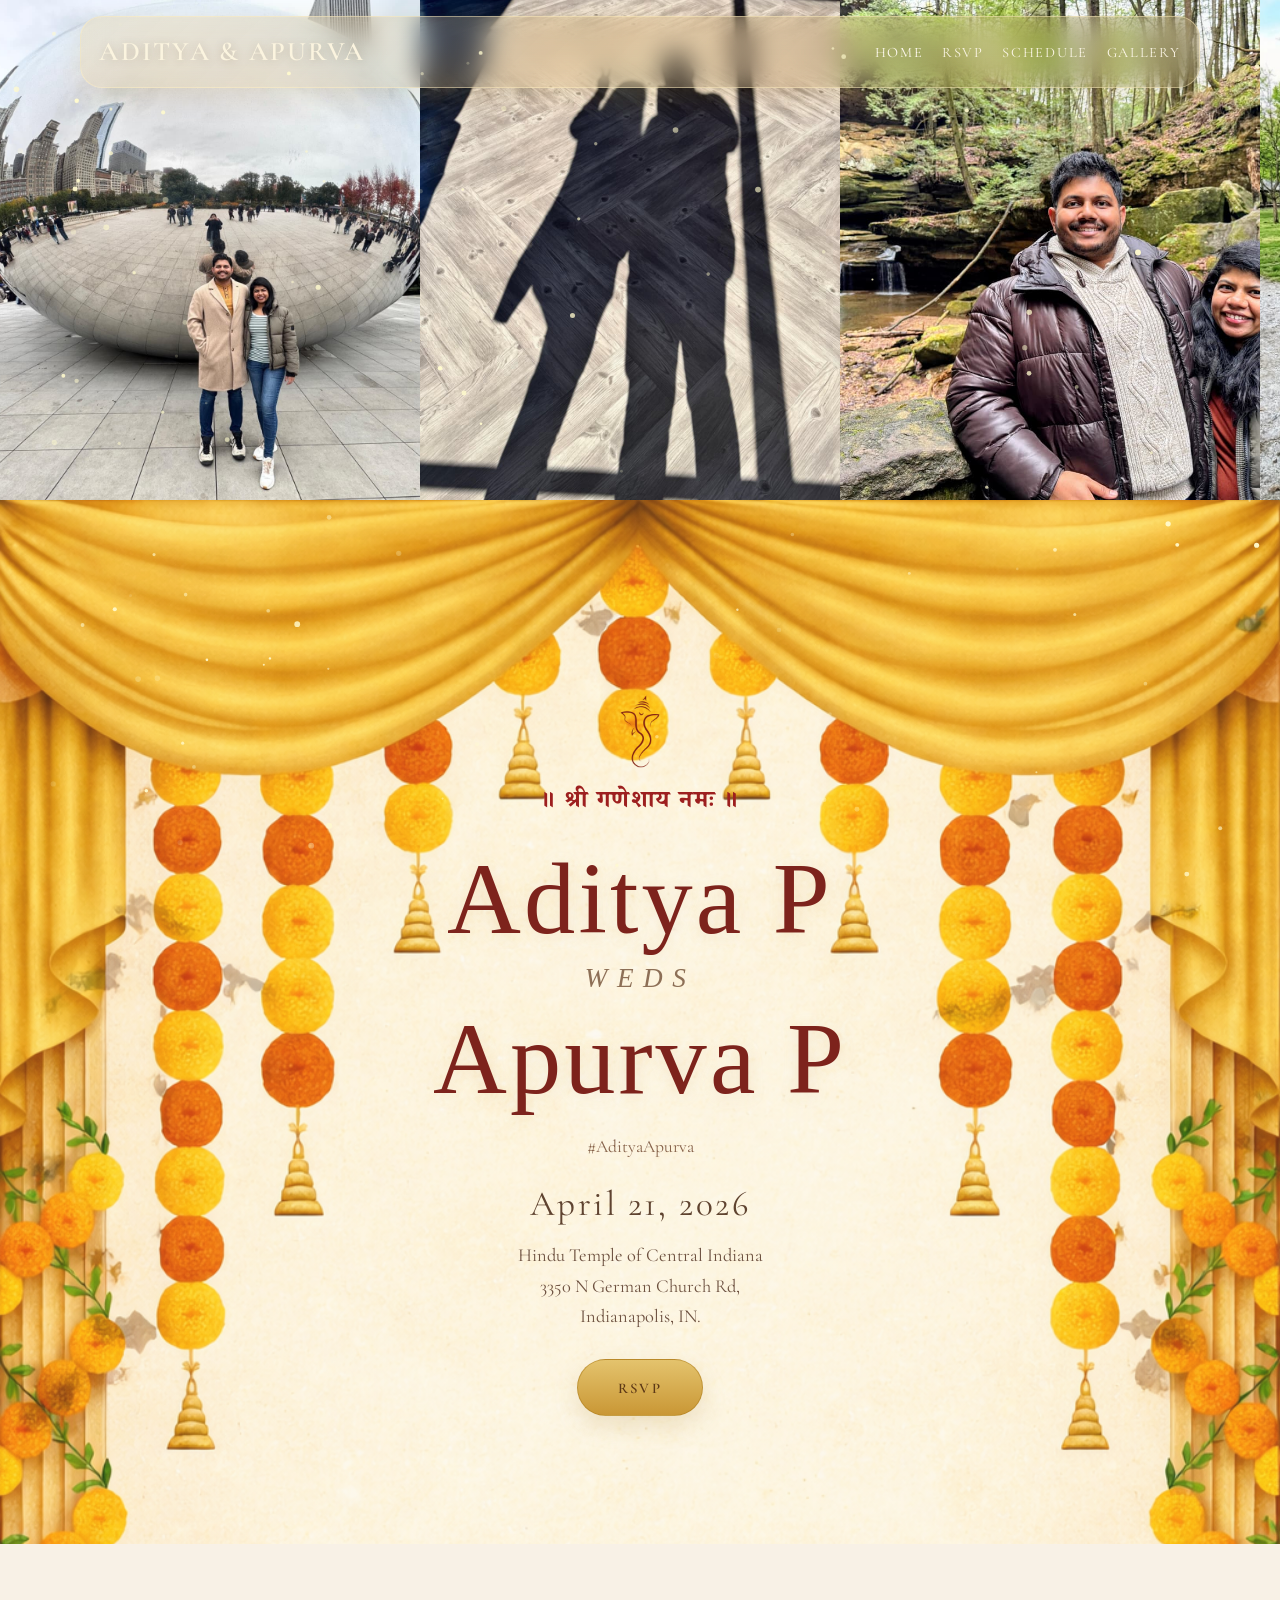
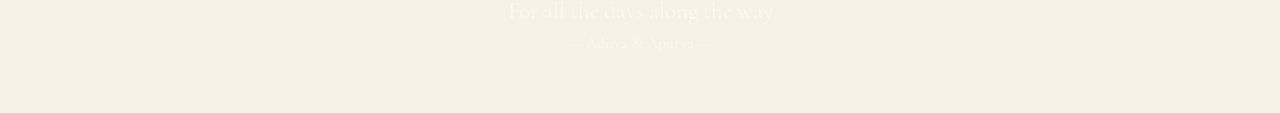
==== commit 0977cd7b: "Update index.html" ====
--- a/index.html
+++ b/index.html
@@ -81,9 +81,9 @@
          <!-- Shree Ganeshaya Namah below -->
         <div class="ganesh-blessing">श्री गणेशाय नमः</div>
         <div class="hero-content">
-          <h2 class="hero-name-first">Aditya Patil</h2>
+          <h2 class="hero-name-first">Aditya P</h2>
           <p class="hero-and">WEDS</p>
-          <h2 class="hero-name-second">Apurva Pardale</h2>
+          <h2 class="hero-name-second">Apurva P</h2>
           <p class="hero-hashtag">#AdityaApurva</p>
           <p class="hero-date">April 21, 2026</p>
           <p class="hero-location">
--- a/redesigned-wedding.css
+++ b/redesigned-wedding.css
@@ -210,7 +210,7 @@
   width: 100%;
   background:
     linear-gradient(rgba(248, 241, 230, 0.08), rgba(248, 241, 230, 0.08)),
-    url("bg1.png") center top / cover no-repeat;
+    url("bg1.png") center top / cover no-repeat; /* width fits, height scales */
   padding: 0;
 }
 
@@ -254,7 +254,7 @@
 
 .hero-ganpati {
   text-align: center;
-  padding-top: clamp(12rem, 9vw, 21rem);
+  padding-top: clamp(12rem, 15vw, 21rem);
   margin-bottom: 0.75rem;
 }
 
@@ -283,9 +283,9 @@
   margin: 0 0.45rem;
 }
 
-.hero-name-first,
+/*.hero-name-first,
 .hero-name-second {
-  font-family: var(--font-display);
+  font-family: 'Great Vibes', cursive;
   font-size: clamp(3rem, 7vw, 5.5rem);
   font-weight: 600;
   line-height: 0.95;
@@ -295,14 +295,36 @@
 }
 
 .hero-and {
-  font-family: var(--font-display);
+  font-family: 'Playfair Display', serif;
+  font-weight: 300;
   font-size: clamp(1.65rem, 4vw, 2.35rem);
   font-style: italic;
-  font-weight: 500;
   letter-spacing: 0.08em;
   color: #8d6f56;
   text-transform: none;
   margin: 0.6rem 0 0.45rem;
+}
+*/
+
+.hero-name-first,
+.hero-name-second {
+  font-family: "Parisienne", cursive;
+  font-size: clamp(3.8rem, 8vw, 6.5rem);
+  font-weight: 400;
+  line-height: 1;
+  letter-spacing: 0.03em;
+  color: #7d231c;
+  text-shadow: 0 2px 16px rgba(186,149,82,0.15);
+  margin: 0;
+}
+
+.hero-and {
+  font-family: "Libre Bodoni", serif;
+  font-size: clamp(1.2rem, 2.2vw, 1.7rem);
+  font-style: italic;
+  letter-spacing: 0.35em;
+  color: #8d6f56;
+  margin: 0.4rem 0;
 }
 
 .hero-hashtag {
@@ -369,12 +391,10 @@
 
 .page-content::before {
   content: "";
-  position: fixed;
+  position: fixed; /* desktop parallax effect */
   inset: 0;
   background:
-    linear-gradient(rgba(249, 239, 214, 0.52), rgba(249, 239, 214, 0.6)),
-    url("bg2.png") center top / cover no-repeat;
-  background-attachment: fixed;
+    url("bg2.png") center top / cover no-repeat; /* width fits, height scales */
   z-index: -2;
 }
 
@@ -585,15 +605,15 @@
 .footer {
   text-align: center;
   padding: 3rem 1.5rem 3.5rem;
-  color: #fff7ea;
-  background:
-    linear-gradient(rgba(95, 31, 31, 0.5), rgba(95, 31, 31, 0.5)),
-    url("F33FD70F-5D6E-4C3D-A297-163E1D21CEB3.jpeg") center 25% / cover no-repeat;
+  color: #fff7ea;           /* text color */
+  background: transparent;   /* completely transparent */
+  box-shadow: none;          /* remove any shadow if present */
 }
 
 .footer p {
   font-family: var(--font-display);
   font-size: 1.45rem;
+  margin: 0;
 }
 
 .footer-note {
@@ -746,8 +766,13 @@
     padding-top: 3.3rem;
   }
 
-  .page-content {
-    padding-top: 5.8rem;
+  .page-content::before {
+    background-attachment: scroll; /* default scrolling */
+    background-position: center top;
+    background-size: cover;
+    /*position: absolute; 
+    background:
+      url("bg2.png") center top / cover auto no-repeat;*/
   }
 
   .section,
@@ -774,10 +799,13 @@
 
   .hero-name-first,
   .hero-name-second {
+    font-family: "Parisienne", cursive;
     font-size: clamp(2.45rem, 12vw, 3.5rem);
   }
 
   .hero-and {
+    font-family: "Libre Bodoni", serif;
+    letter-spacing: 0.15em;
     font-size: 1.45rem;
   }
 
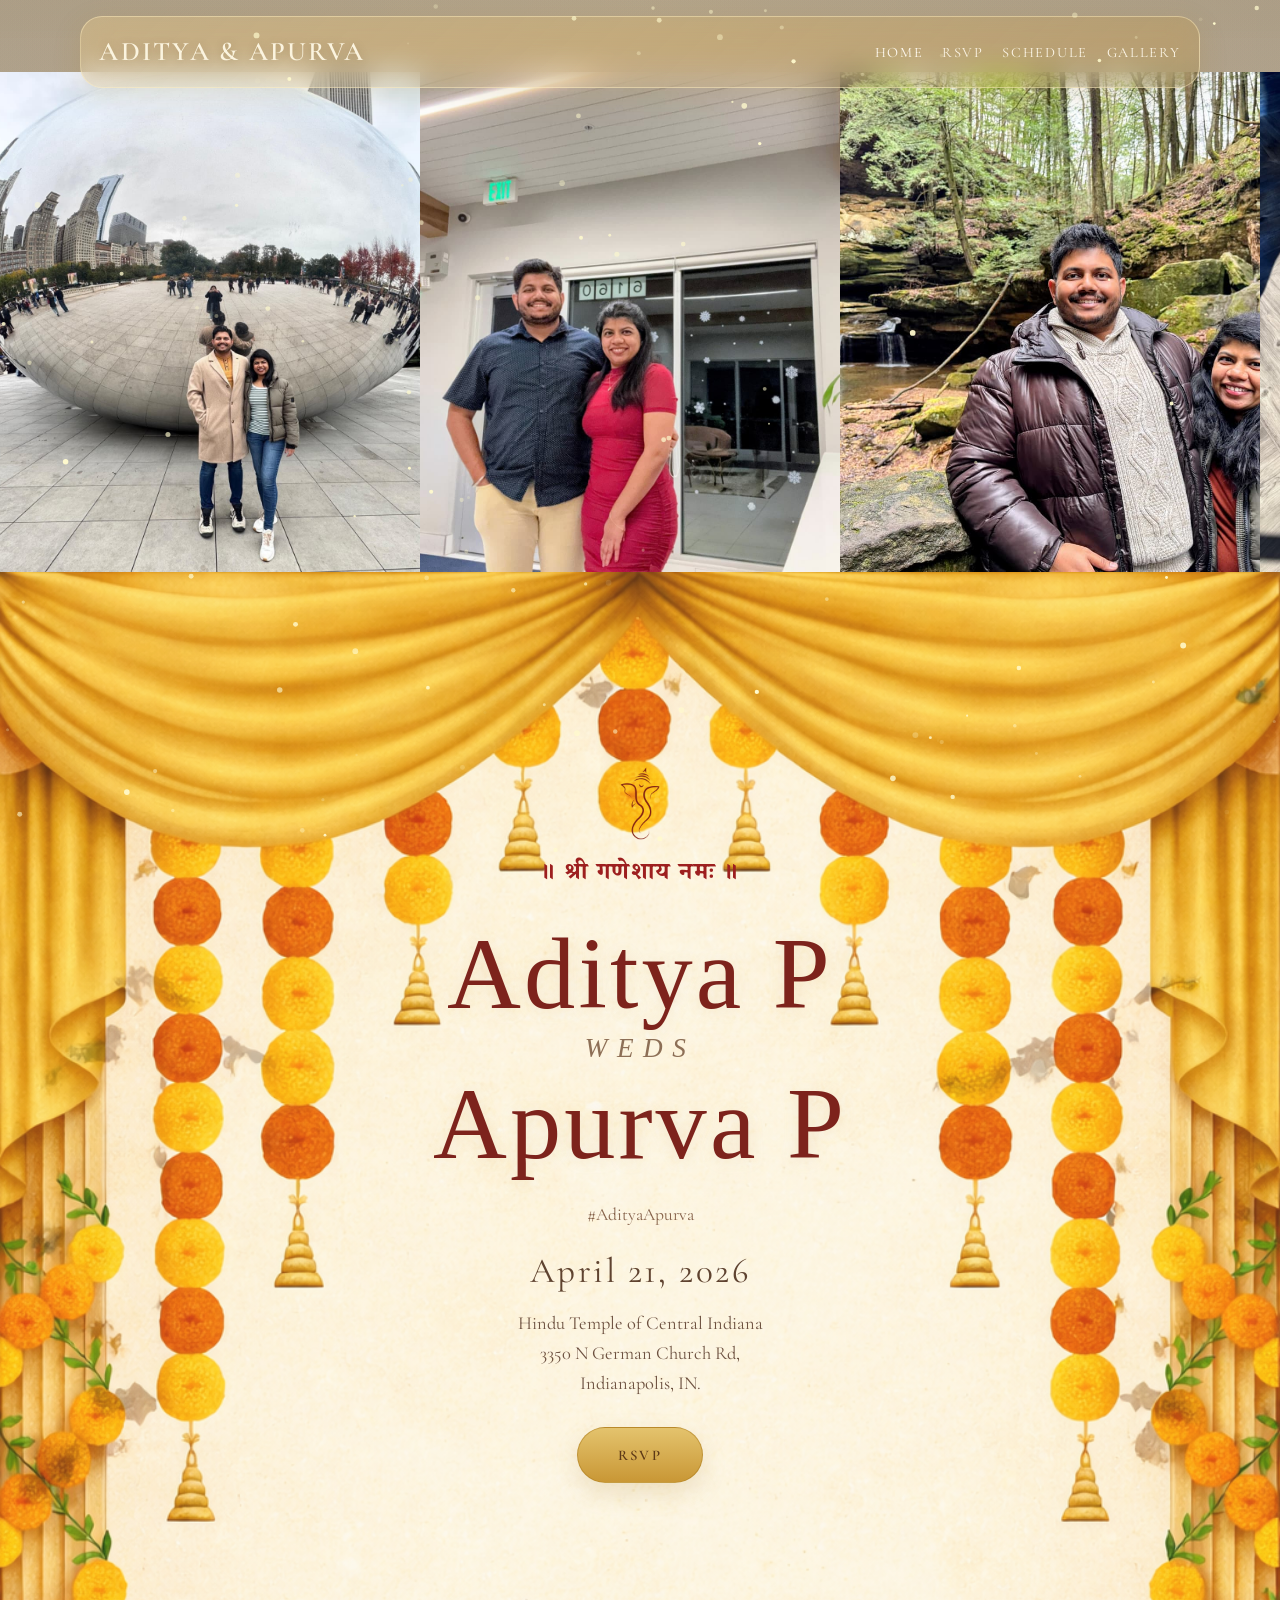
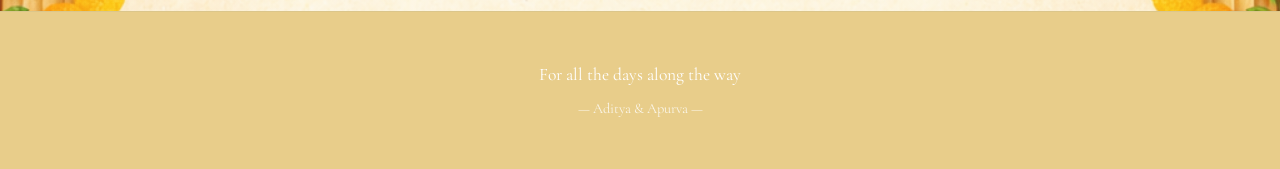
==== commit a18199a7: "added images" ====
--- a/index.html
+++ b/index.html
@@ -15,7 +15,10 @@
       rel="stylesheet"
     />
     <link rel="stylesheet" href="redesigned-wedding.css" />
-    <link href="https://fonts.googleapis.com/css2?family=Great+Vibes&family=Alex+Brush&family=Allura&family=Dancing+Script&family=Playfair+Display:wght@300;400;700&display=swap" rel="stylesheet">
+    <link
+      href="https://fonts.googleapis.com/css2?family=Great+Vibes&family=Alex+Brush&family=Allura&family=Dancing+Script&family=Playfair+Display:wght@300;400;700&display=swap"
+      rel="stylesheet"
+    />
   </head>
   <body>
     <canvas id="sparkleCanvas"></canvas>
@@ -53,18 +56,26 @@
           <img src="image-3.jpeg" alt="Aditya & Apurva" />
           <img src="image-4.jpeg" alt="Aditya & Apurva" />
           <img src="image-5.jpeg" alt="Aditya & Apurva" />
+          <img src="image-6.jpeg" alt="Aditya & Apurva" />
+          <img src="image-7.jpeg" alt="Aditya & Apurva" />
+          <img src="image-8.jpeg" alt="Aditya & Apurva" />
+          <img src="image-9.jpeg" alt="Aditya & Apurva" />
           <img src="image-1.jpeg" alt="Aditya & Apurva" />
           <img src="image-2.jpeg" alt="Aditya & Apurva" />
           <img src="image-3.jpeg" alt="Aditya & Apurva" />
           <img src="image-4.jpeg" alt="Aditya & Apurva" />
           <img src="image-5.jpeg" alt="Aditya & Apurva" />
+          <img src="image-6.jpeg" alt="Aditya & Apurva" />
+          <img src="image-7.jpeg" alt="Aditya & Apurva" />
+          <img src="image-8.jpeg" alt="Aditya & Apurva" />
+          <img src="image-9.jpeg" alt="Aditya & Apurva" />
         </div>
       </div>
       <!-- <div class="floral-corner floral-top-right" aria-hidden="true"></div> -->
       <!-- <div class="floral-corner floral-bottom-left" aria-hidden="true"></div> -->
       <div class="hero-main">
-        <img src="elephant.png" class="hero-elephant-left">
-        <img src="elephant.png" class="hero-elephant-right">
+        <img src="elephant.png" class="hero-elephant-left" />
+        <img src="elephant.png" class="hero-elephant-right" />
         <!-- <img
           src="bgimgright.jpeg"
           class="hero-top-right-img"
@@ -76,9 +87,9 @@
           alt="Floral Decoration"
         /> -->
         <div class="hero-ganpati">
-          <img src="ganpati-outline.png" alt="Lord Ganesha">
+          <img src="ganpati-outline.png" alt="Lord Ganesha" />
         </div>
-         <!-- Shree Ganeshaya Namah below -->
+        <!-- Shree Ganeshaya Namah below -->
         <div class="ganesh-blessing">श्री गणेशाय नमः</div>
         <div class="hero-content">
           <h2 class="hero-name-first">Aditya P</h2>
@@ -87,11 +98,11 @@
           <p class="hero-hashtag">#AdityaApurva</p>
           <p class="hero-date">April 21, 2026</p>
           <p class="hero-location">
-            Hindu Temple of Central Indiana<br> 
-            3350 N German Church Rd,<br> 
+            Hindu Temple of Central Indiana<br />
+            3350 N German Church Rd,<br />
             Indianapolis, IN.
           </p>
-          <a href="rsvp.html" class="hero-rsvp-btn">RSVP</a>
+          <a href="rsvp.html" class="hero-rsvp-btn" role="button">RSVP</a>
         </div>
         <p class="hero-tagline"></p>
       </div>
@@ -105,21 +116,21 @@
     <script src="script.js"></script>
     <div class="petals-container"></div>
 
-<!-- Scripts -->
+    <!-- Scripts -->
     <script>
-      const container = document.querySelector('.petals-container');
+      const container = document.querySelector(".petals-container");
       const totalPetals = 20; // number of petals
-    
+
       for (let i = 0; i < totalPetals; i++) {
-        const petal = document.createElement('div');
-        petal.classList.add('petal');
-    
+        const petal = document.createElement("div");
+        petal.classList.add("petal");
+
         // Random starting position
-        petal.style.left = Math.random() * 100 + 'vw';
-        petal.style.animationDuration = (5 + Math.random() * 5) + 's'; // random speed
+        petal.style.left = Math.random() * 100 + "vw";
+        petal.style.animationDuration = 5 + Math.random() * 5 + "s"; // random speed
         petal.style.opacity = 0.6 + Math.random() * 0.4; // random opacity
-        petal.style.width = petal.style.height = (10 + Math.random() * 10) + 'px';
-    
+        petal.style.width = petal.style.height = 10 + Math.random() * 10 + "px";
+
         container.appendChild(petal);
       }
     </script>
--- a/redesigned-wedding.css
+++ b/redesigned-wedding.css
@@ -99,7 +99,9 @@
   text-transform: uppercase;
   text-decoration: none;
   color: rgba(255, 249, 235, 0.95);
-  transition: opacity 0.2s ease, color 0.2s ease;
+  transition:
+    opacity 0.2s ease,
+    color 0.2s ease;
 }
 
 .nav-links a:hover,
@@ -140,12 +142,10 @@
   flex-direction: column;
   align-items: stretch;
   justify-content: flex-start;
-  padding:0;
+  padding: 0;
   overflow: hidden;
-  background: linear-gradient(
-      rgba(118, 85, 27, 0.18),
-      rgba(118, 85, 27, 0.08)
-    ),
+  background:
+    linear-gradient(rgba(118, 85, 27, 0.18), rgba(118, 85, 27, 0.08)),
     radial-gradient(circle at top, rgba(255, 233, 185, 0.14), transparent 42%);
 }
 
@@ -154,11 +154,10 @@
   content: "";
   position: absolute;
   inset: 0;
-  background: linear-gradient(
-      rgba(61, 37, 8, 0.12),
-      rgba(61, 37, 8, 0.04)
-    ),
-    url("F33FD70F-5D6E-4C3D-A297-163E1D21CEB3.jpeg") center 18% / cover no-repeat;
+  background:
+    linear-gradient(rgba(61, 37, 8, 0.12), rgba(61, 37, 8, 0.04)),
+    url("F33FD70F-5D6E-4C3D-A297-163E1D21CEB3.jpeg") center 18% / cover
+      no-repeat;
   z-index: -2;
 }
 
@@ -200,13 +199,17 @@
 }
 
 @keyframes marquee {
-  0% { transform: translateX(0); }
-  100% { transform: translateX(-50%); }
+  0% {
+    transform: translateX(0);
+  }
+  100% {
+    transform: translateX(-50%);
+  }
 }
 
 .hero-main {
   position: relative;
-  z-index: 2;
+  z-index: 1;
   width: 100%;
   background:
     linear-gradient(rgba(248, 241, 230, 0.08), rgba(248, 241, 230, 0.08)),
@@ -262,7 +265,8 @@
   width: 80px;
   height: auto;
   margin: 0 auto 0.65rem;
-  filter: invert(16%) sepia(78%) saturate(2300%) hue-rotate(-10deg) brightness(84%) contrast(96%);
+  filter: invert(16%) sepia(78%) saturate(2300%) hue-rotate(-10deg)
+    brightness(84%) contrast(96%);
 }
 
 .ganesh-blessing {
@@ -283,48 +287,30 @@
   margin: 0 0.45rem;
 }
 
-/*.hero-name-first,
-.hero-name-second {
-  font-family: 'Great Vibes', cursive;
-  font-size: clamp(3rem, 7vw, 5.5rem);
-  font-weight: 600;
-  line-height: 0.95;
-  letter-spacing: 0.02em;
-  color: #7d231c;
-  text-shadow: 0 2px 16px rgba(186, 149, 82, 0.12);
-}
-
-.hero-and {
-  font-family: 'Playfair Display', serif;
-  font-weight: 300;
-  font-size: clamp(1.65rem, 4vw, 2.35rem);
-  font-style: italic;
-  letter-spacing: 0.08em;
-  color: #8d6f56;
-  text-transform: none;
-  margin: 0.6rem 0 0.45rem;
-}
-*/
-
 .hero-name-first,
 .hero-name-second {
   font-family: "Parisienne", cursive;
-  font-size: clamp(3.8rem, 8vw, 6.5rem);
   font-weight: 400;
-  line-height: 1;
+  line-height: 1.05; /* consistent spacing */
   letter-spacing: 0.03em;
   color: #7d231c;
-  text-shadow: 0 2px 16px rgba(186,149,82,0.15);
+  text-shadow: 0 2px 16px rgba(186, 149, 82, 0.15);
   margin: 0;
+  text-align: center;
+  font-size: clamp(3.8rem, 8vw, 6.5rem); /* desktop base */
 }
 
 .hero-and {
   font-family: "Libre Bodoni", serif;
-  font-size: clamp(1.2rem, 2.2vw, 1.7rem);
   font-style: italic;
+  font-weight: 400;
+  line-height: 1.1;
+  color: #8d6f56;
+  text-transform: none;
   letter-spacing: 0.35em;
-  color: #8d6f56;
   margin: 0.4rem 0;
+  text-align: center;
+  font-size: clamp(1.2rem, 2.2vw, 1.7rem); /* desktop base */
 }
 
 .hero-hashtag {
@@ -346,6 +332,16 @@
   margin: 0 auto 1.75rem;
   font-size: 1.15rem;
   color: #6d5140;
+}
+
+.hero::before,
+.hero::after {
+  pointer-events: none;
+}
+
+#sparkleCanvas,
+.petal {
+  pointer-events: none;
 }
 
 .hero-rsvp-btn {
@@ -363,7 +359,11 @@
   font-size: 0.92rem;
   font-weight: 600;
   box-shadow: 0 10px 24px rgba(168, 121, 31, 0.18);
-  transition: transform 0.2s ease, box-shadow 0.2s ease;
+  transition:
+    transform 0.2s ease,
+    box-shadow 0.2s ease;
+  position: relative;
+  z-index: 5;
 }
 
 .hero-rsvp-btn:hover {
@@ -381,11 +381,12 @@
 }
 
 /* ---------- Shared pages using image 2 ---------- */
+.hero,
 .page-content {
   position: relative;
   min-height: 100vh;
   width: 100%;
-  padding-top: 0;
+  padding-top: calc(1rem + 3.5rem);
   overflow-x: hidden;
 }
 
@@ -393,8 +394,7 @@
   content: "";
   position: fixed; /* desktop parallax effect */
   inset: 0;
-  background:
-    url("bg2.png") center top / cover no-repeat; /* width fits, height scales */
+  background: url("bg2.png") center top / cover no-repeat; /* width fits, height scales */
   z-index: -2;
 }
 
@@ -424,11 +424,20 @@
 }
 
 /* ---------- Schedule ---------- */
+
+.schedule-section {
+  padding: 2rem 0;
+  text-align: center;
+}
+
 .schedule-content {
   display: grid;
-  grid-template-columns: repeat(2, minmax(240px, 1fr));
-  gap: 3.25rem 2rem;
-  align-items: start;
+  grid-template-columns: 1fr; /* one item per row */
+  gap: 2.5rem;
+  max-width: 400px;
+  width: 100%;
+  text-align: center;
+  margin: 0 auto; /* THIS centers the whole block */
 }
 
 .schedule-item {
@@ -499,7 +508,7 @@
 .rsvp-form {
   max-width: 620px;
   margin: 0 auto;
-  background: rgba(255, 250, 240, 0.10);
+  background: rgba(255, 250, 240, 0.1);
   border: 0;
   backdrop-filter: blur(4px);
   -webkit-backdrop-filter: blur(4px);
@@ -604,22 +613,22 @@
 /* ---------- Footer ---------- */
 .footer {
   text-align: center;
-  padding: 3rem 1.5rem 3.5rem;
-  color: #fff7ea;           /* text color */
-  background: transparent;   /* completely transparent */
-  box-shadow: none;          /* remove any shadow if present */
-}
-
+  padding: 3rem 1.5rem;
+  border-top: 1px solid rgba(139, 154, 139, 0.15);
+  width: 100%;
+  box-sizing: border-box;
+  color: white;
+  background-color: #e4c36dc2;
+}
 .footer p {
   font-family: var(--font-display);
-  font-size: 1.45rem;
-  margin: 0;
-}
-
+  font-size: 1.1rem;
+  color: white;
+}
 .footer-note {
+  font-size: 0.9rem !important;
   margin-top: 0.5rem;
-  font-size: 1rem !important;
-  opacity: 0.9;
+  opacity: 0.8;
 }
 
 /* ---------- Decorative effects ---------- */
@@ -677,8 +686,12 @@
   }
 }
 
-.petal:nth-child(4n) { background: radial-gradient(circle at 50% 30%, #f8b7b7, #f2a6a6); }
-.petal:nth-child(5n) { background: radial-gradient(circle at 50% 30%, #f9c2c2, #f5a5a5); }
+.petal:nth-child(4n) {
+  background: radial-gradient(circle at 50% 30%, #f8b7b7, #f2a6a6);
+}
+.petal:nth-child(5n) {
+  background: radial-gradient(circle at 50% 30%, #f9c2c2, #f5a5a5);
+}
 
 #sparkleCanvas {
   position: fixed;
@@ -763,16 +776,19 @@
   }
 
   .hero-ganpati {
-    padding-top: 3.3rem;
-  }
-
+    text-align: center;
+    padding-top: clamp(10rem, 14vw, 16rem);
+    margin-bottom: 0.75rem;
+  }
+  .hero,
   .page-content::before {
     background-attachment: scroll; /* default scrolling */
+    padding-top: calc(0.7rem + 3.2rem);
     background-position: center top;
     background-size: cover;
     /*position: absolute; 
     background:
-      url("bg2.png") center top / cover auto no-repeat;*/
+      url("bg2.png") center top / cover no-repeat;*/
   }
 
   .section,
@@ -799,14 +815,15 @@
 
   .hero-name-first,
   .hero-name-second {
-    font-family: "Parisienne", cursive;
-    font-size: clamp(2.45rem, 12vw, 3.5rem);
+    font-size: clamp(3rem, 10vw, 5rem); /* slightly smaller than desktop max */
+    line-height: 1.05; /* match desktop */
+    letter-spacing: 0.03em; /* same as desktop */
   }
 
   .hero-and {
-    font-family: "Libre Bodoni", serif;
-    letter-spacing: 0.15em;
-    font-size: 1.45rem;
+    font-size: clamp(1.1rem, 2vw, 1.55rem); /* closer to desktop proportion */
+    letter-spacing: 0.25em; /* closer to desktop 0.35em */
+    line-height: 1.1; /* match desktop */
   }
 
   .hero-location,
@@ -836,7 +853,6 @@
   }
 }
 @media (max-width: 600px) {
-
   /* Remove side padding on hero */
   .hero {
     padding-left: 0;
@@ -869,8 +885,7 @@
     left: 0;
     transform: none;
   }
-  
-  @media (max-width: 600px) {
+
   .hero-name-first,
   .hero-name-second,
   .hero-and {
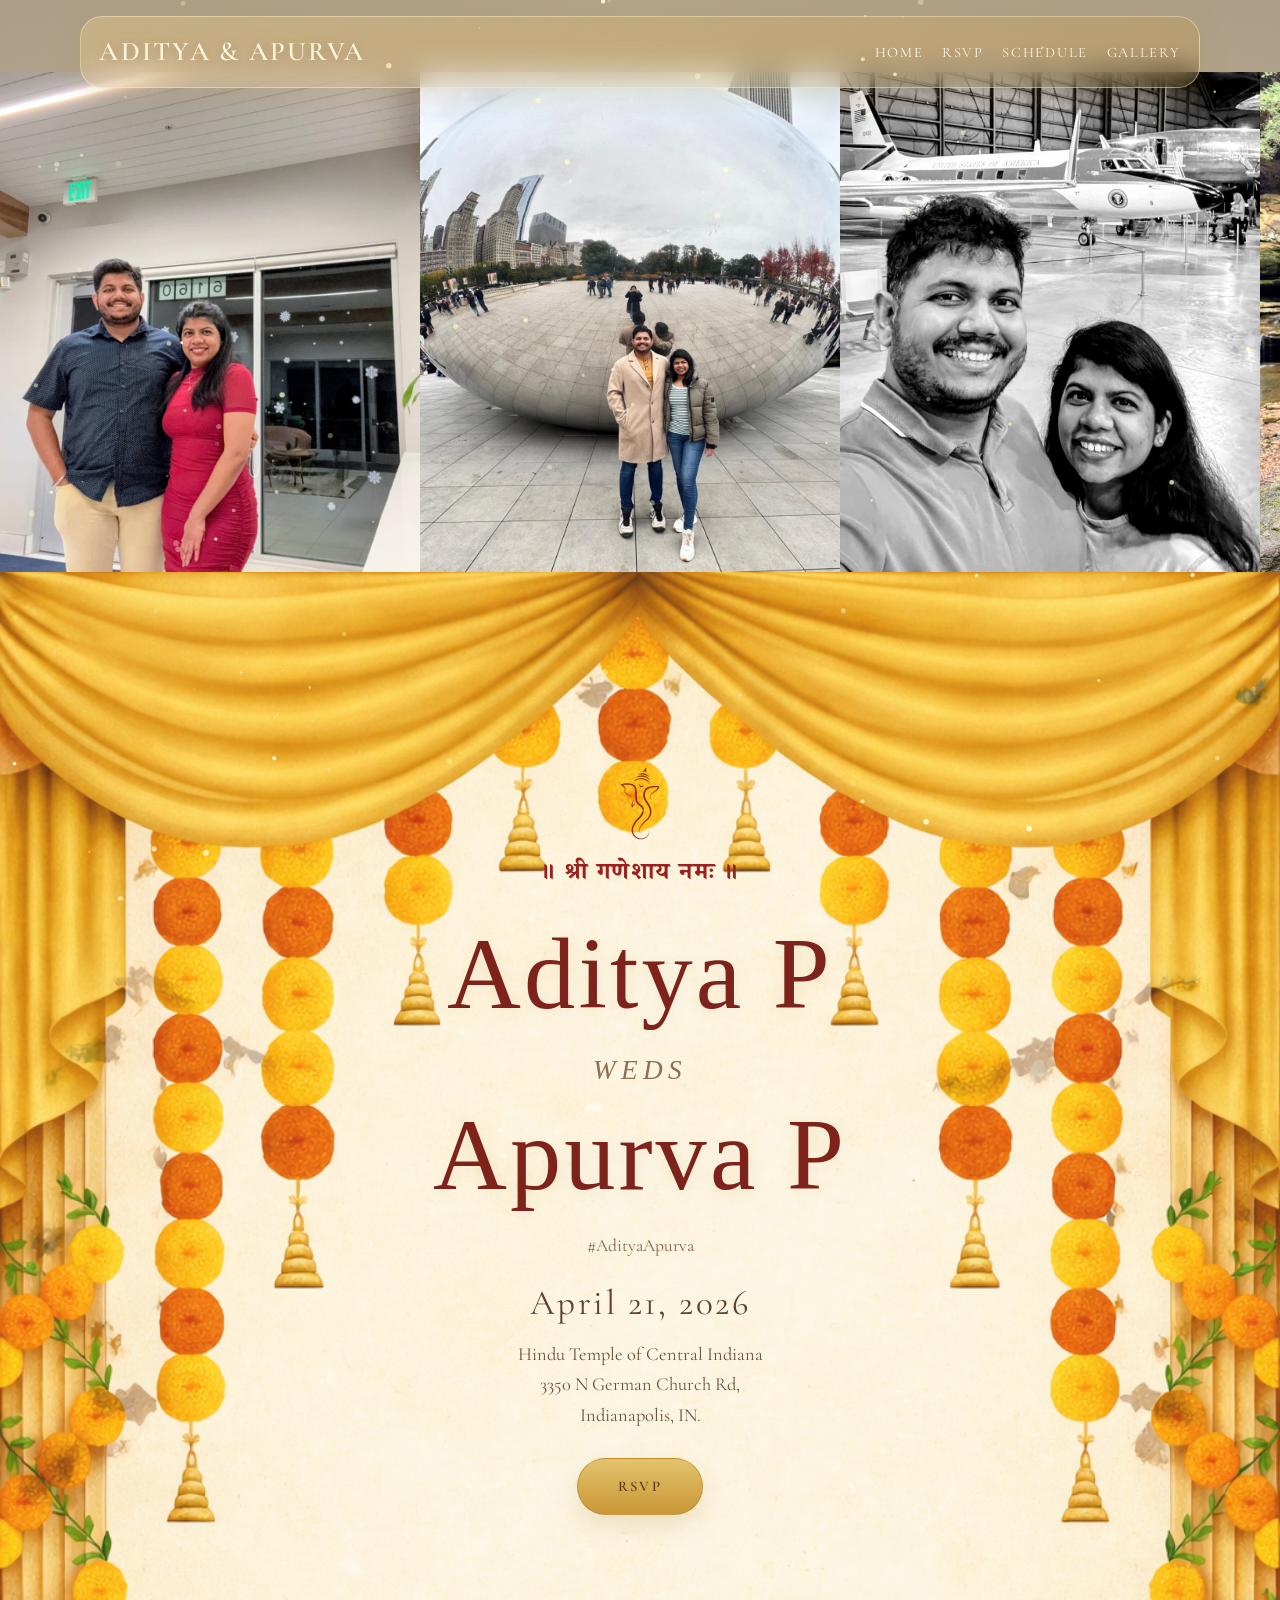
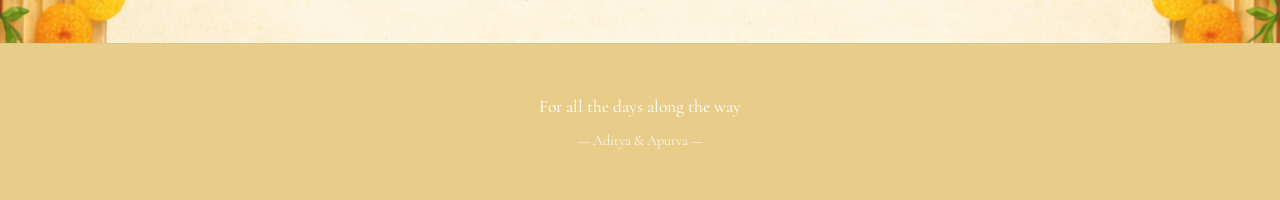
==== commit f221714c: "Rearrange image elements in hero marquee" ====
--- a/index.html
+++ b/index.html
@@ -51,23 +51,21 @@
       <div class="hero-bg"></div>
       <div class="hero-marquee">
         <div class="hero-marquee-track">
+          <img src="image-2.jpeg" alt="Aditya & Apurva" />
           <img src="image-1.jpeg" alt="Aditya & Apurva" />
-          <img src="image-2.jpeg" alt="Aditya & Apurva" />
+          <img src="image-8.jpeg" alt="Aditya & Apurva" />
           <img src="image-3.jpeg" alt="Aditya & Apurva" />
-          <img src="image-4.jpeg" alt="Aditya & Apurva" />
           <img src="image-5.jpeg" alt="Aditya & Apurva" />
           <img src="image-6.jpeg" alt="Aditya & Apurva" />
           <img src="image-7.jpeg" alt="Aditya & Apurva" />
+          <img src="image-9.jpeg" alt="Aditya & Apurva" />
+          <img src="image-2.jpeg" alt="Aditya & Apurva" />
+          <img src="image-1.jpeg" alt="Aditya & Apurva" />
           <img src="image-8.jpeg" alt="Aditya & Apurva" />
-          <img src="image-9.jpeg" alt="Aditya & Apurva" />
-          <img src="image-1.jpeg" alt="Aditya & Apurva" />
-          <img src="image-2.jpeg" alt="Aditya & Apurva" />
           <img src="image-3.jpeg" alt="Aditya & Apurva" />
-          <img src="image-4.jpeg" alt="Aditya & Apurva" />
           <img src="image-5.jpeg" alt="Aditya & Apurva" />
           <img src="image-6.jpeg" alt="Aditya & Apurva" />
           <img src="image-7.jpeg" alt="Aditya & Apurva" />
-          <img src="image-8.jpeg" alt="Aditya & Apurva" />
           <img src="image-9.jpeg" alt="Aditya & Apurva" />
         </div>
       </div>
--- a/redesigned-wedding.css
+++ b/redesigned-wedding.css
@@ -218,8 +218,12 @@
 }
 
 .hero-content {
-  width: 100%;
-  max-width: 100%;
+  position: relative;
+  width: min(90%, 720px);
+  margin: 0 auto;
+  display: flex;
+  flex-direction: column;
+  align-items: center;
 }
 
 .hero-top-right-img,
@@ -238,10 +242,8 @@
 .hero-name-first,
 .hero-name-second,
 .hero-and {
-  display: block;
-  text-align: center;
-  margin-left: auto;
-  margin-right: auto;
+  text-align: center;
+  width: 100%;
 }
 .hero-content::before {
   content: "";
@@ -300,17 +302,29 @@
   font-size: clamp(3.8rem, 8vw, 6.5rem); /* desktop base */
 }
 
+.hero-name-first {
+  margin: 0;
+  padding-bottom: 0.15em; /* accounts for Parisienne font's descenders */
+}
+
+.hero-name-second {
+  margin: 0;
+  padding-top: 0.15em;
+}
+
 .hero-and {
   font-family: "Libre Bodoni", serif;
   font-style: italic;
   font-weight: 400;
-  line-height: 1.1;
+  font-size: clamp(1.2rem, 2.2vw, 1.7rem);
+  letter-spacing: 0.2em;
+  line-height: 1;
   color: #8d6f56;
-  text-transform: none;
-  letter-spacing: 0.35em;
-  margin: 0.4rem 0;
-  text-align: center;
-  font-size: clamp(1.2rem, 2.2vw, 1.7rem); /* desktop base */
+  margin: 0; /* reset margin */
+  padding: 0.9rem 0 0.1rem; /* use padding — won't collapse */
+  display: block;
+  width: 100%;
+  text-align: center;
 }
 
 .hero-hashtag {
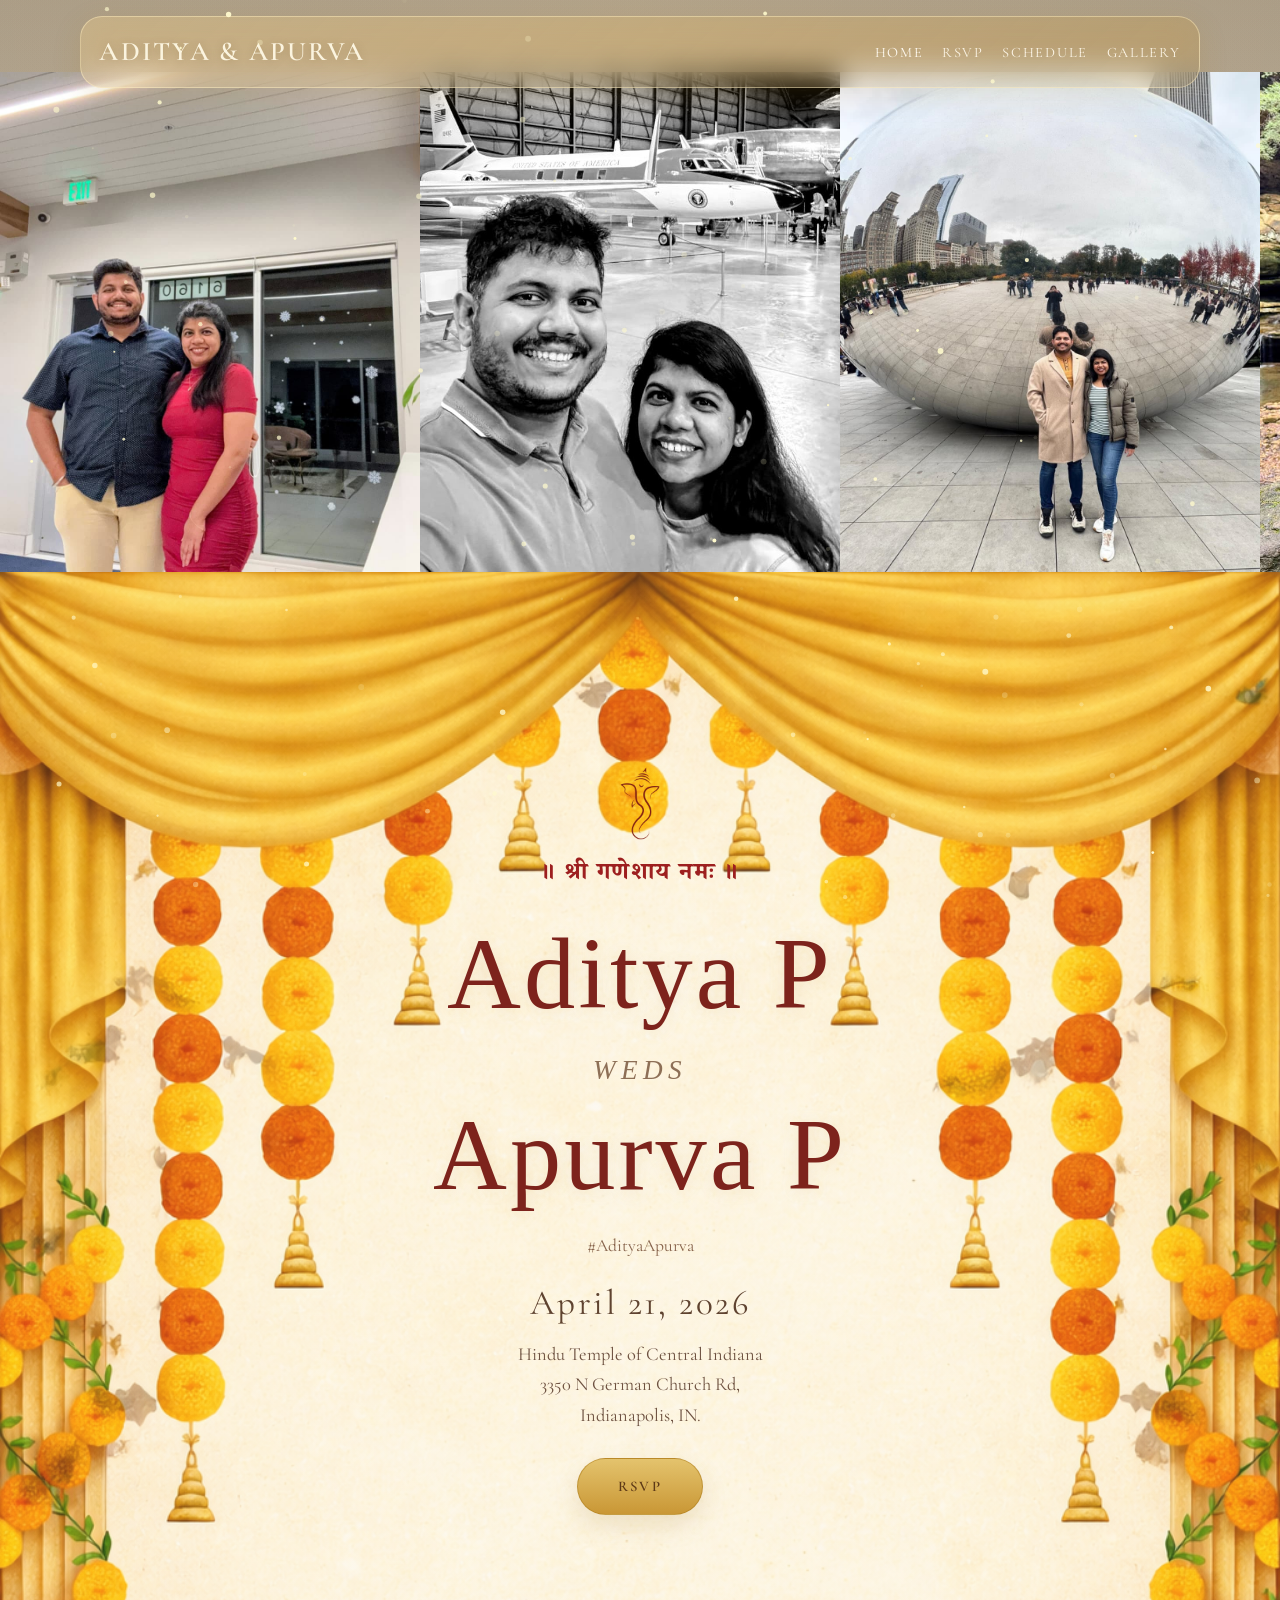
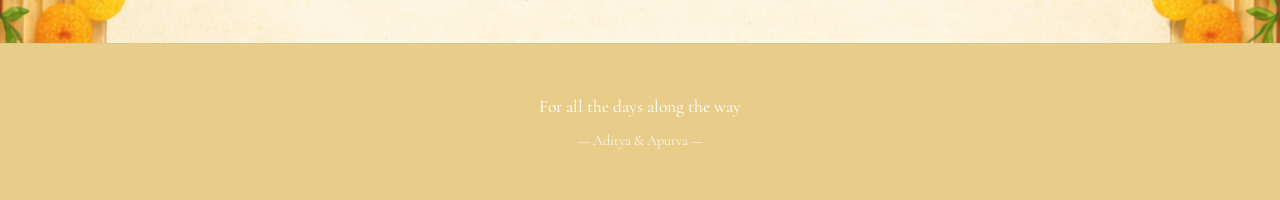
==== commit a1f98cdb: "Reorder images in hero marquee Rearranged image elements in the hero marquee section." ====
--- a/index.html
+++ b/index.html
@@ -52,16 +52,16 @@
       <div class="hero-marquee">
         <div class="hero-marquee-track">
           <img src="image-2.jpeg" alt="Aditya & Apurva" />
+          <img src="image-8.jpeg" alt="Aditya & Apurva" />
           <img src="image-1.jpeg" alt="Aditya & Apurva" />
-          <img src="image-8.jpeg" alt="Aditya & Apurva" />
           <img src="image-3.jpeg" alt="Aditya & Apurva" />
           <img src="image-5.jpeg" alt="Aditya & Apurva" />
           <img src="image-6.jpeg" alt="Aditya & Apurva" />
           <img src="image-7.jpeg" alt="Aditya & Apurva" />
           <img src="image-9.jpeg" alt="Aditya & Apurva" />
           <img src="image-2.jpeg" alt="Aditya & Apurva" />
+          <img src="image-8.jpeg" alt="Aditya & Apurva" />
           <img src="image-1.jpeg" alt="Aditya & Apurva" />
-          <img src="image-8.jpeg" alt="Aditya & Apurva" />
           <img src="image-3.jpeg" alt="Aditya & Apurva" />
           <img src="image-5.jpeg" alt="Aditya & Apurva" />
           <img src="image-6.jpeg" alt="Aditya & Apurva" />
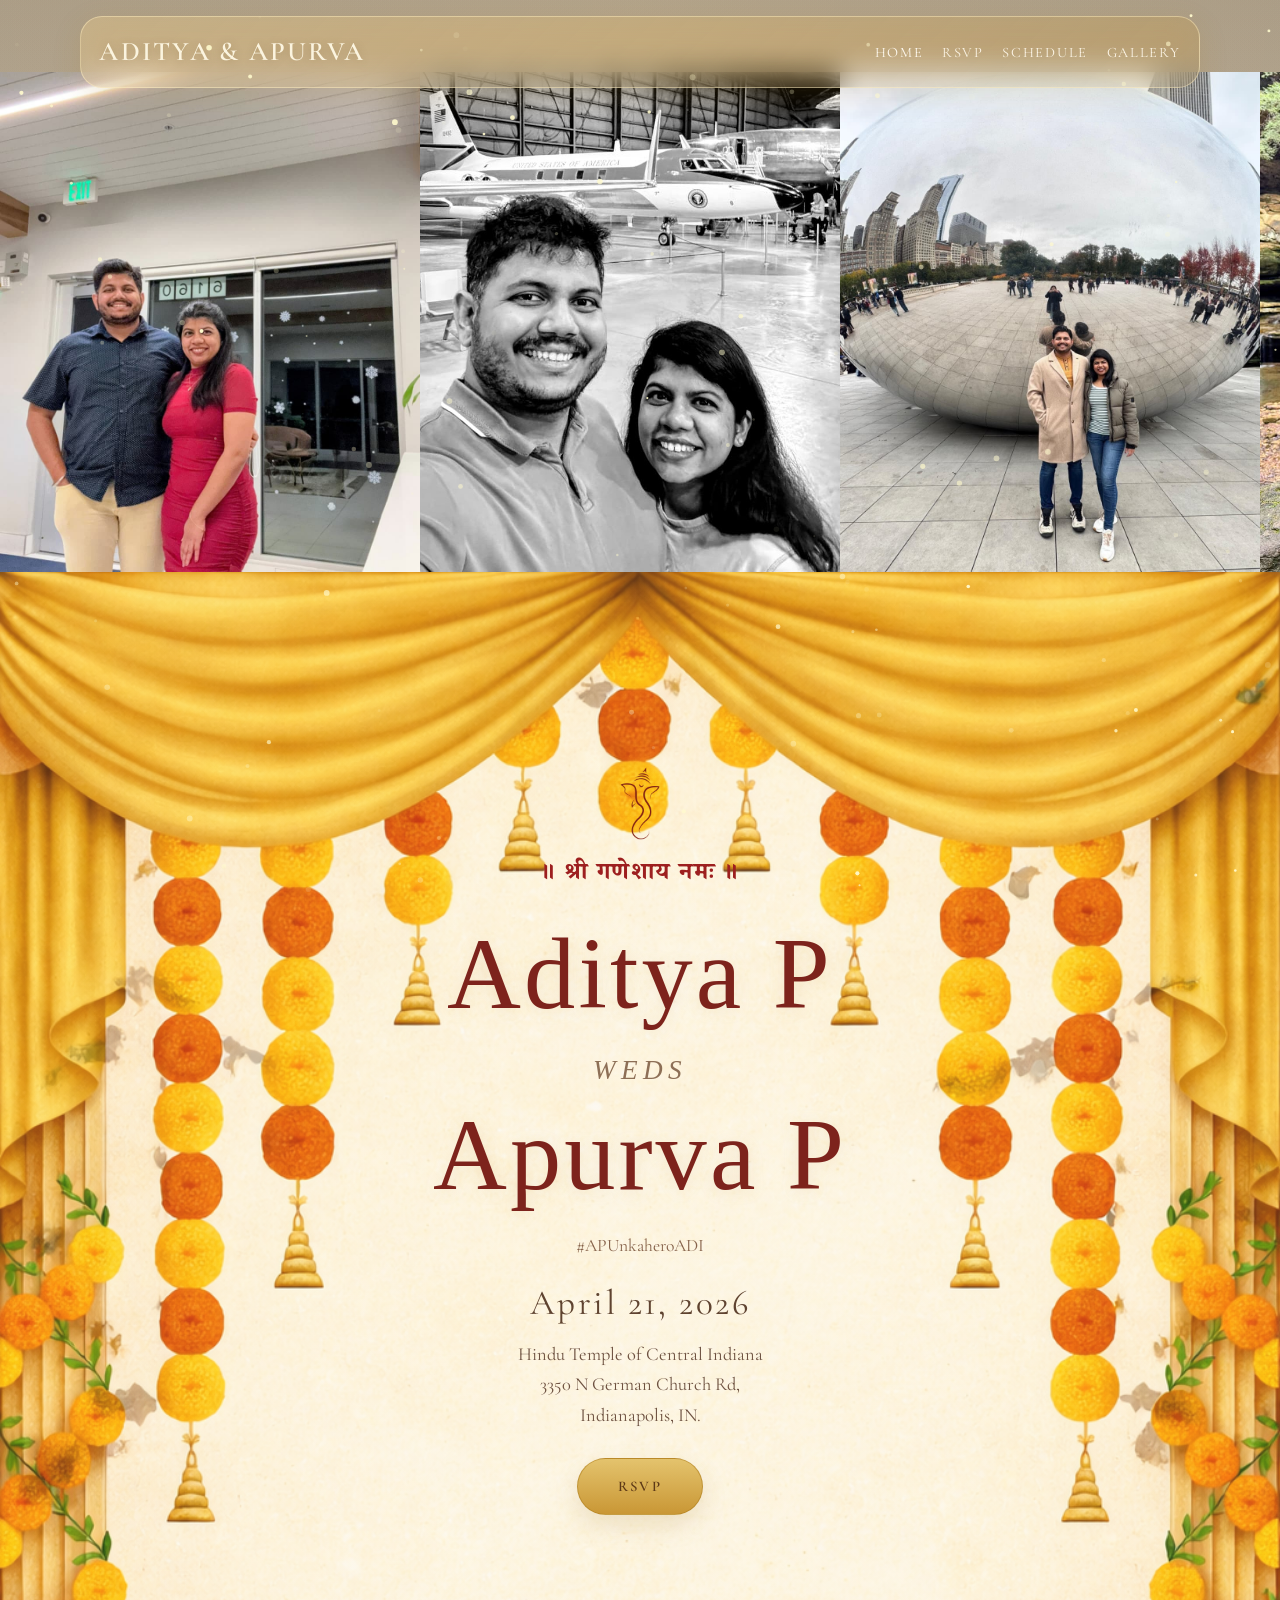
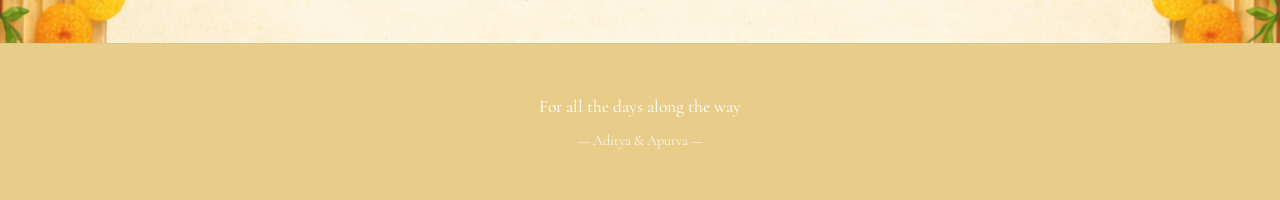
==== commit 6b8fc748: "Update index.html" ====
--- a/index.html
+++ b/index.html
@@ -93,7 +93,7 @@
           <h2 class="hero-name-first">Aditya P</h2>
           <p class="hero-and">WEDS</p>
           <h2 class="hero-name-second">Apurva P</h2>
-          <p class="hero-hashtag">#AdityaApurva</p>
+          <p class="hero-hashtag">#APUnkaheroADI</p>
           <p class="hero-date">April 21, 2026</p>
           <p class="hero-location">
             Hindu Temple of Central Indiana<br />
--- a/redesigned-wedding.css
+++ b/redesigned-wedding.css
@@ -572,7 +572,36 @@
   min-height: 110px;
   resize: vertical;
 }
-
+.checkbox-group {
+  display: flex;
+  flex-direction: column;
+  gap: 0.85rem;
+  margin-top: 0.75rem;
+}
+
+.checkbox-option {
+  display: flex;
+  align-items: flex-start;
+  gap: 0.7rem;
+  font-size: 1rem;
+  line-height: 1.5;
+  cursor: pointer;
+  color: #5b4636;
+}
+
+.checkbox-option input[type="checkbox"] {
+  margin-top: 0.2rem;
+  transform: scale(1.1);
+  accent-color: #b8860b;
+}
+.checkbox-option span {
+  display: inline;
+}
+.checkbox-option input {
+  width: 20px !important;
+  height: 20px !important;
+  display: inline-block !important;
+}
 .rsvp-button {
   width: 100%;
   padding: 0.95rem 1.5rem;
